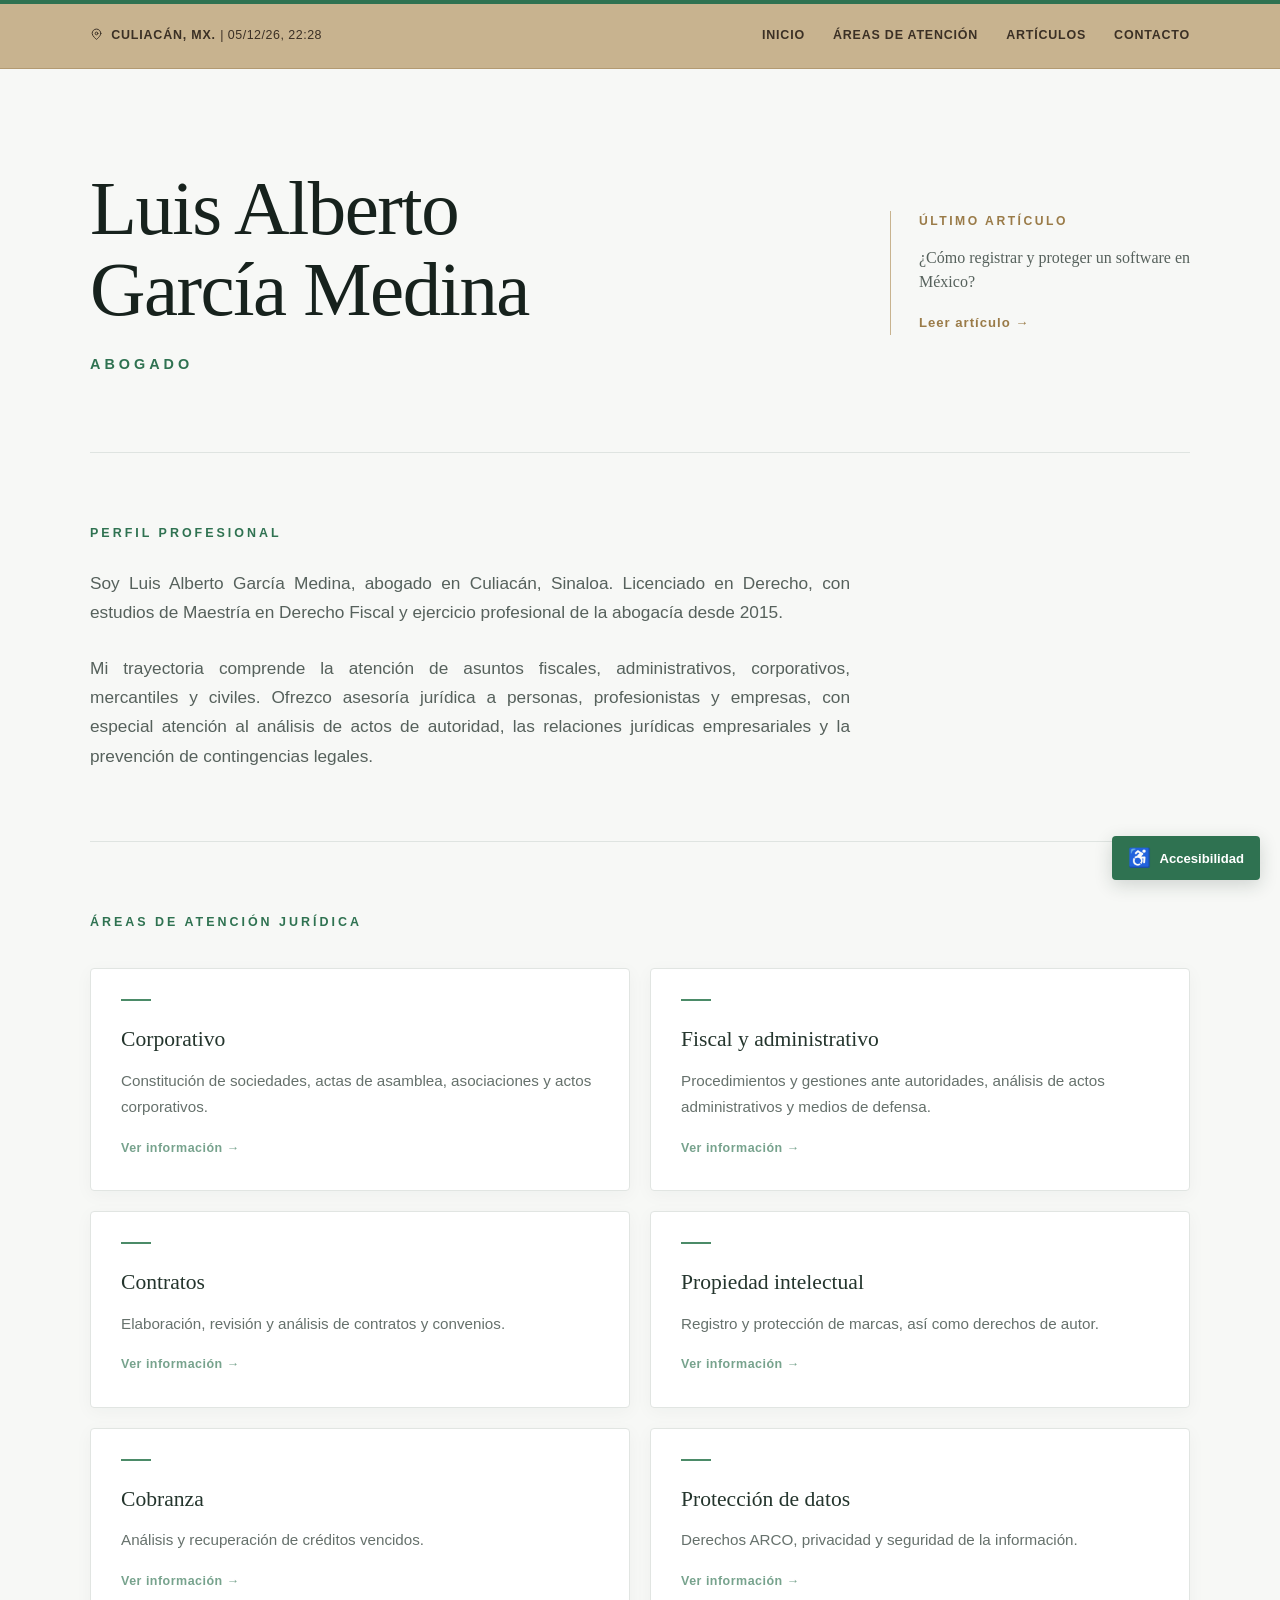
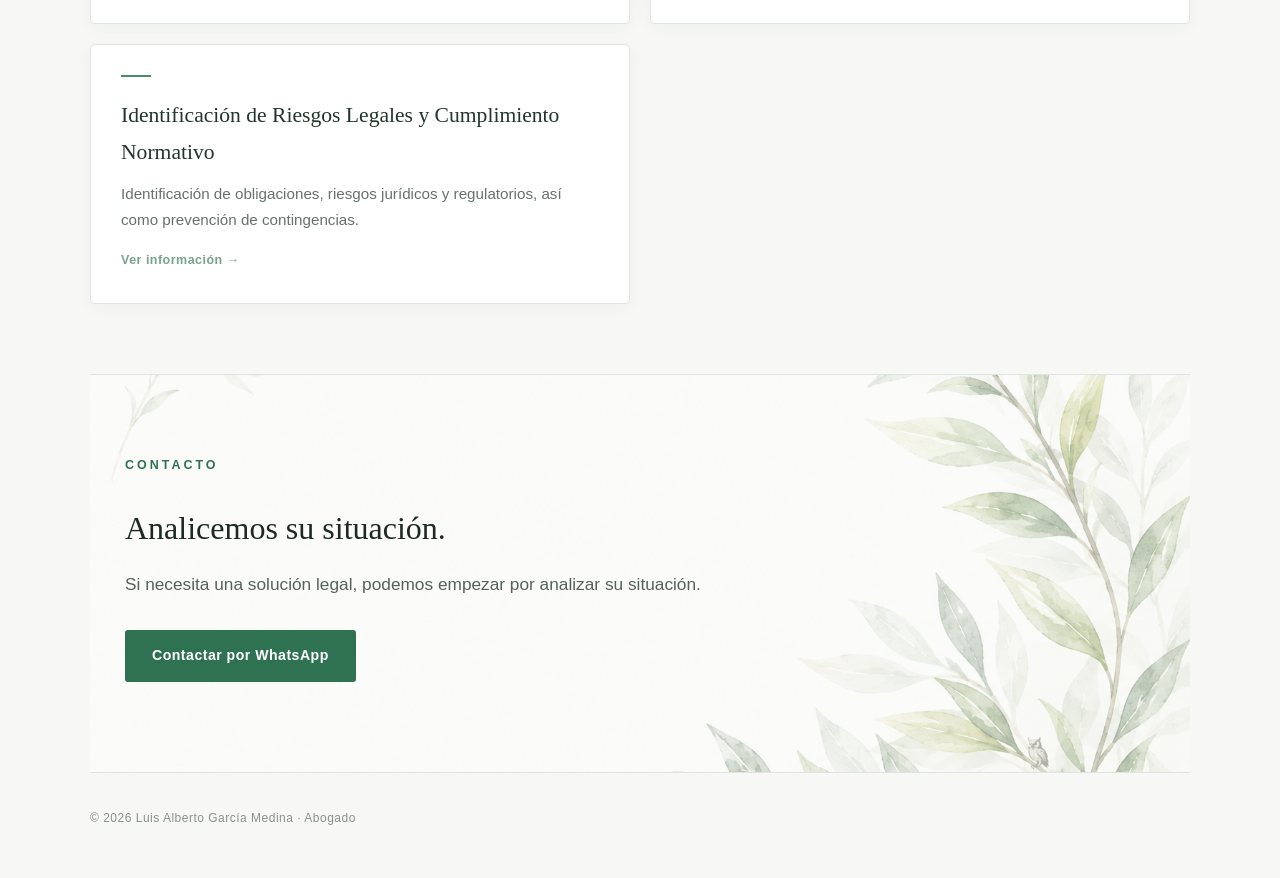
==== index.html @ 774186c4 "Update index.html" ====
<!DOCTYPE html>
<html lang="es">

<head>
    <meta charset="UTF-8">

    <meta name="viewport"
          content="width=device-width, initial-scale=1.0">

   
<meta name="description"
      content="Abogado en Culiacán, Sinaloa. Luis Alberto García Medina ofrece asesoría jurídica fiscal, corporativa, administrativa y mercantil para empresas y particulares.">

<title>Abogado en Culiacán | Luis Alberto García Medina</title>

<link rel="icon" type="image/png" href="icon.png">
    <!-- Conecta el archivo de diseño -->
    <link rel="stylesheet" href="style.css">

<script type="application/ld+json">
{
  "@context": "https://schema.org",
  "@type": "LegalService",
  "@id": "https://luisgarciaabogados.com/#servicio-juridico",
  "name": "Luis Alberto García Medina | Abogado",
  "url": "https://luisgarciaabogados.com/",
  "description": "Asesoría jurídica fiscal, corporativa, mercantil y administrativa para empresas y particulares.",
  "areaServed": {
    "@type": "City",
    "name": "Culiacán",
    "containedInPlace": {
      "@type": "State",
      "name": "Sinaloa"
    }
  },
  "knowsLanguage": "es-MX"
}
</script>

    
</head>

<body>
<nav class="navbar">
    <div class="nav-contenido">

       

<span class="nav-titulo">
    <svg xmlns="http://www.w3.org/2000/svg"
         width="13"
         height="13"
         viewBox="0 0 24 24"
         fill="none"
         stroke="currentColor"
         stroke-width="1.8"
         stroke-linecap="round"
         stroke-linejoin="round"
         aria-hidden="true"
         style="vertical-align: -2px; margin-right: 4px;">
        <path d="M20 10c0 5-8 11-8 11S4 15 4 10a8 8 0 1 1 16 0Z"/>
        <circle cx="12" cy="10" r="2.5"/>
    </svg>
    Culiacán, MX.
    <span id="fecha-hora-culiacan"></span>
</span>



        <div class="nav-enlaces">
    <a href="index.html">Inicio</a>
    <a href="#areas-atencion">Áreas de atención</a>
    <a href="articulos.html">Artículos</a>
    <a href="#contacto">Contacto</a>
</div>

    </div>
</nav>
    <!-- ACCESIBILIDAD -->
<div class="accesibilidad">

    <button class="accesibilidad-boton"
            type="button"
            aria-label="Abrir opciones de accesibilidad"
            aria-expanded="false">
        <span class="accesibilidad-icono" aria-hidden="true">♿</span>
        <span>Accesibilidad</span>
    </button>

    <div class="accesibilidad-panel"
     aria-label="Opciones de accesibilidad">

    <div class="accesibilidad-encabezado">

        <h2>Accesibilidad</h2>

        <button class="accesibilidad-cerrar"
                type="button"
                aria-label="Cerrar opciones de accesibilidad">
            ×
        </button>

    </div>

    <div class="accesibilidad-tamano">

    <button type="button"
            id="texto-reducir"
            aria-label="Reducir tamaño del texto">
        A−
    </button>

    <button type="button"
            id="texto-normal"
            aria-label="Restablecer tamaño del texto">
        A
    </button>

    <button type="button"
            id="texto-aumentar"
            aria-label="Aumentar tamaño del texto">
        A+
    </button>

</div>

        <button type="button"
        id="alto-contraste"
        aria-pressed="false">
    ◐ Alto contraste
</button>
       <button type="button"
        id="resaltar-enlaces"
        aria-pressed="false">
    🔗 Resaltar enlaces
</button>
       <button type="button"
        id="texto-legible"
        aria-pressed="false">
    ▣ Texto más legible
</button>

        <hr>

        <button type="button"
        id="leer-pagina">
    🔊 Leer página
</button>

<button type="button"
        id="pausar-lectura">
    ⏸ Pausar lectura
</button>

<button type="button"
        id="detener-lectura">
    ⏹ Detener lectura
</button>

        <hr>

       <button type="button"
        id="restablecer-accesibilidad">
    ↺ Restablecer
</button>

    </div>

</div>
<header class="header-inicio">
    <div class="identidad">
        <h1>Luis Alberto<br>García Medina</h1>
        <p>Abogado</p>
    </div>

   
<div class="ultimas-noticias">
    <span class="noticias-etiqueta">Último artículo</span>

    <p class="noticia-titulo">
        ¿Cómo registrar y proteger un software en México?
    </p>

    <a class="leer-articulo"
       href="proteccion-software.html">
        Leer artículo →
    </a>
</div>

</header>


<main class="texto-editorial">

  <!-- PERFIL PROFESIONAL -->
<section>

    <h2>Perfil profesional</h2>

    <p>
        Soy Luis Alberto García Medina, abogado en Culiacán,
        Sinaloa. Licenciado en Derecho, con estudios de
        Maestría en Derecho Fiscal y ejercicio profesional
        de la abogacía desde 2015.
    </p>

    <p>
        Mi trayectoria comprende la atención de asuntos
        fiscales, administrativos, corporativos,
        mercantiles y civiles. Ofrezco asesoría jurídica
        a personas, profesionistas y empresas,
        con especial atención al análisis de actos
        de autoridad, las relaciones jurídicas empresariales
        y la prevención de contingencias legales.
    </p>

</section>


    <!-- ÁREAS DE ATENCIÓN -->
   <section id="areas-atencion">
        <h2>Áreas de atención jurídica</h2>

        <div class="areas">

          <a href="corporativo.html" class="area area-link">
    <h3>Corporativo</h3>

    <p>
        Constitución de sociedades, actas de asamblea,
        asociaciones y actos corporativos.
    </p>

    <span class="ver-mas">
        Ver información →
    </span>
</a>

        <a href="fiscal-administrativo.html" class="area area-link">
    <h3>Fiscal y administrativo</h3>

    <p>
        Procedimientos y gestiones ante autoridades,
        análisis de actos administrativos y medios de defensa.
    </p>

    <span class="ver-mas">
        Ver información →
    </span>
</a>

           <a href="contratos.html" class="area area-link">
    <h3>Contratos</h3>

    <p>
        Elaboración, revisión y análisis de contratos
        y convenios.
    </p>

    <span class="ver-mas">
        Ver información →
    </span>
</a>

            <a href="propiedad-intelectual.html" class="area area-link">
    <h3>Propiedad intelectual</h3>

    <p>
        Registro y protección de marcas,
        así como derechos de autor.
    </p>

    <span class="ver-mas">
        Ver información →
    </span>
</a>

        <a href="cobranza.html" class="area area-link">
    <h3>Cobranza</h3>

    <p>
        Análisis y recuperación de créditos vencidos.
    </p>

    <span class="ver-mas">
        Ver información →
    </span>
</a>

          <a href="proteccion-datos.html" class="area area-link">
    <h3>Protección de datos</h3>

    <p>
        Derechos ARCO, privacidad
        y seguridad de la información.
    </p>

    <span class="ver-mas">
        Ver información →
    </span>
</a>

           <a href="cumplimiento-normativo.html" class="area area-link">
    <h3>Identificación de Riesgos Legales y Cumplimiento Normativo</h3>

    <p>
        Identificación de obligaciones, riesgos jurídicos
        y regulatorios, así como prevención de contingencias.
    </p>

    <span class="ver-mas">
        Ver información →
    </span>
</a>
        </div>

    </section>


    <!-- CONTACTO -->
   <section id="contacto">
    <h2>Contacto</h2>

        <h3>Analicemos su situación.</h3>

        <p>
            Si necesita una solución legal, podemos empezar
            por analizar su situación.
        </p>

        <!-- BOTÓN DE CONTACTO POR WHATSAPP -->
    <a class="boton"
       href="https://wa.me/526676974599?text=Hola%20Lic.%20Luis%20Garc%C3%ADa%2C%20vi%20su%20p%C3%A1gina%20web%20y%20me%20gustar%C3%ADa%20hacerle%20una%20consulta."
       target="_blank"
       rel="noopener noreferrer">
        Contactar por WhatsApp
    </a>


    </section>

</main>


<footer>
    © 2026 Luis Alberto García Medina · Abogado
</footer>
<script src="script.js"></script>
    
<script>
function actualizarFechaHora() {
    const ahora = new Date();

    const formato = new Intl.DateTimeFormat("es-MX", {
        timeZone: "America/Mazatlan",
        day: "2-digit",
        month: "2-digit",
        year: "2-digit",
        hour: "2-digit",
        minute: "2-digit",
        hourCycle: "h23"
    });

    const elemento = document.getElementById("fecha-hora-culiacan");

    if (elemento) {
        elemento.textContent = " | " + formato.format(ahora);
    }
}

actualizarFechaHora();
setInterval(actualizarFechaHora, 30000);
</script>

</body>
</html>
---- style.css ----
/* =========================================
   Luis Alberto García Medina | Abogado
   Diseño claro y profesional
   ========================================= */


/* CONFIGURACIÓN GENERAL */

* {
    margin: 0;
    padding: 0;
    box-sizing: border-box;
}

html {
    scroll-behavior: smooth;
}

body {
    background: #f7f8f6;
    color: #26312c;

    font-family: Arial, Helvetica, sans-serif;
    line-height: 1.7;

    min-height: 100vh;
}


/* LÍNEA SUPERIOR */

body::before {
    content: "";
    display: block;

    width: 100%;
    height: 4px;

    background: #2f7251;
}


/* CONTENEDORES */

header,
main,
footer {
    width: 90%;
    max-width: 1100px;
    margin-left: auto;
    margin-right: auto;
}


/* =========================================
   ENCABEZADO
   ========================================= */

header {
    padding: 100px 0 75px;

    border-bottom: 1px solid #dfe4e1;
}

header h1 {
    color: #17221d;

    font-family: Georgia, "Times New Roman", serif;
    font-size: clamp(2.5rem, 6vw, 4.8rem);

    font-weight: normal;
    line-height: 1.05;
    letter-spacing: -1.5px;

    max-width: 850px;
}

header p {
    margin-top: 22px;

    color: #2f7251;

    font-size: 0.9rem;
    font-weight: bold;

    letter-spacing: 4px;
    text-transform: uppercase;
}

/* =========================================
   ÚLTIMAS NOTICIAS EN ENCABEZADO
   ========================================= */

.header-inicio {
    display: flex;
    justify-content: space-between;
    align-items: center;
    gap: 70px;
}

.identidad {
    flex: 1;
}

.ultimas-noticias {
    width: 300px;
    padding-left: 28px;
    border-left: 1px solid #c8b38f;
}

.noticias-etiqueta {
    display: block;

    margin-bottom: 14px;

    color: #9a7b48;

    font-size: 0.76rem;
    font-weight: bold;

    letter-spacing: 2.5px;
    text-transform: uppercase;
}

.ultimas-noticias .noticia-titulo {
    margin-top: 0;

    color: #56615c;

    font-family: Georgia, "Times New Roman", serif;
    font-size: 1rem;
    font-weight: normal;

    line-height: 1.5;
    letter-spacing: 0;
    text-transform: none;
}
/* =========================================
   SECCIONES
   ========================================= */

section {
    padding: 70px 0;

    border-bottom: 1px solid #dfe4e1;
}

section h2 {
    color: #2f7251;

    font-size: 0.78rem;
    font-weight: bold;

    text-transform: uppercase;
    letter-spacing: 3px;

    margin-bottom: 25px;
}

section h3 {
    color: #1e2924;

    font-family: Georgia, "Times New Roman", serif;
    font-size: 1.35rem;

    font-weight: normal;

    margin-bottom: 10px;
}

section > p {
    color: #56615c;

    max-width: 760px;

    font-size: 1.08rem;
}


/* =========================================
   ÁREAS DE ATENCIÓN
   ========================================= */

.areas {
    display: grid;

    grid-template-columns:
        repeat(2, minmax(0, 1fr));

    gap: 20px;

    margin-top: 35px;
}

.area {
    background: #ffffff;

    padding: 30px;

    border: 1px solid #e1e5e2;

    border-radius: 4px;

    box-shadow:
        0 4px 18px rgba(30, 50, 40, 0.04);

    transition:
        transform 0.2s ease,
        box-shadow 0.2s ease,
        border-color 0.2s ease;
}

.area:hover {
    transform: translateY(-3px);

    border-color: #9bbcab;

    box-shadow:
        0 8px 25px rgba(30, 50, 40, 0.08);
}

.area h3 {
    color: #24352d;
}

.area p {
    margin-top: 10px;

    color: #66716c;

    font-size: 0.95rem;
}


/* PEQUEÑO DETALLE VISUAL */

.area::before {
    content: "";

    display: block;

    width: 30px;
    height: 2px;

    background: #4b8b68;

    margin-bottom: 20px;
}


/* =========================================
   CONTACTO
   ========================================= */

section:last-of-type {
    padding-top: 80px;
    padding-bottom: 90px;
}

section:last-of-type h3 {
    font-size: 2rem;

    margin-bottom: 15px;
}

.boton {
    display: inline-block;

    margin-top: 30px;

    padding: 14px 27px;

    background: #2f7251;

    color: #ffffff;

    text-decoration: none;

    font-size: 0.88rem;
    font-weight: bold;

    letter-spacing: 0.5px;

    border-radius: 3px;

    transition:
        background 0.2s ease,
        transform 0.2s ease;
}

.boton:hover {
    background: #245c40;

    transform: translateY(-1px);
}

/* Fondo ornamental de contacto */
#contacto {
    position: relative;

    padding-left: 35px;
    padding-right: 35px;

    overflow: hidden;
}

/* Imagen ornamental en transparencia */
#contacto::before {
    content: "";

    position: absolute;
    inset: 0;

    background-image: url("fondo-contacto.png");
    background-repeat: no-repeat;
    background-position: center;
    background-size: cover;

    opacity: 0.45;

    z-index: 0;
    pointer-events: none;
}

/* Mantiene texto y botón por encima del fondo */
#contacto > * {
    position: relative;
    z-index: 1;
}


/* =========================================
   PIE DE PÁGINA
   ========================================= */

footer {
    padding: 35px 0 50px;

    color: #89918d;

    font-size: 0.75rem;

    letter-spacing: 0.5px;
}


/* =========================================
   CELULARES
   ========================================= */

@media (max-width: 700px) {

   header {
    padding: 70px 0 50px;
}

.header-inicio {
    flex-direction: column;
    align-items: flex-start;
    gap: 35px;
}

.ultimas-noticias {
    width: 100%;
    padding-left: 0;
    padding-top: 22px;

    border-left: none;
    border-top: 1px solid #c8b38f;
}
   
    header h1 {
        font-size: 2.7rem;
    }

    section {
        padding: 50px 0;
    }

    .areas {
        grid-template-columns: 1fr;
    }

    .area {
        padding: 25px;
    }

    section:last-of-type h3 {
        font-size: 1.7rem;
    }

}

/* =========================================
   TARJETAS INTERACTIVAS
   ========================================= */

.area-link {
    display: block;

    color: inherit;
    text-decoration: none;

    cursor: pointer;
}


/* Evita el estilo típico de los enlaces */

.area-link h3,
.area-link p {
    text-decoration: none;
}


/* INDICADOR "VER INFORMACIÓN" */

.ver-mas {
    display: inline-block;

    margin-top: 18px;

    color: #2f7251;

    font-size: 0.78rem;
    font-weight: bold;

    letter-spacing: 0.5px;

    opacity: 0.65;

    transition:
        opacity 0.2s ease,
        transform 0.2s ease;
}


/* EFECTO AL PASAR EL CURSOR */

.area-link:hover {
    transform: translateY(-5px);

    border-color: #7da58f;

    box-shadow:
        0 12px 30px rgba(30, 50, 40, 0.13);

    background: #ffffff;
}


/* El indicador también reacciona */

.area-link:hover .ver-mas {
    opacity: 1;

    transform: translateX(4px);
}


/* ACCESIBILIDAD: NAVEGACIÓN CON TECLADO */

.area-link:focus-visible {
    outline: 2px solid #2f7251;
    outline-offset: 4px;
}
/* =========================================
   PÁGINAS DE ÁREAS JURÍDICAS
   ========================================= */

.servicios-detalle {
    display: grid;
    grid-template-columns: repeat(2, minmax(0, 1fr));

    gap: 20px;
    margin-top: 40px;
}

.servicios-detalle > div {
    background: #ffffff;

    padding: 28px;

    border: 1px solid #e1e5e2;
    border-radius: 4px;

    box-shadow:
        0 4px 18px rgba(30, 50, 40, 0.04);
}

.servicios-detalle h3 {
    color: #24352d;

    font-size: 1.2rem;
}

.servicios-detalle p {
    color: #66716c;

    font-size: 0.95rem;
}


/* ENLACE PARA REGRESAR */

.volver {
    color: #2f7251;

    text-decoration: none;

    font-size: 0.85rem;
    font-weight: bold;

    transition: opacity 0.2s ease;
}

.volver:hover {
    opacity: 0.65;
}


/* CELULARES */

@media (max-width: 700px) {

    .servicios-detalle {
        grid-template-columns: 1fr;
    }

}
/* =========================================
   REGRESAR AL INICIO
   ========================================= */

.regresar-inicio {
    padding: 25px 0 45px;
    text-align: right;
}
/* =========================================
   BARRA DE NAVEGACIÓN
   ========================================= */

.navbar {
    width: 100%;
    background: #c8b38f;
    border-bottom: 1px solid #b39a72;
}

.nav-contenido {
    width: 90%;
    max-width: 1100px;
    margin: 0 auto;

    min-height: 64px;

    display: flex;
    align-items: center;
    justify-content: space-between;

    gap: 30px;
}

.nav-titulo {
    color: #3b3025;
    font-family: Arial, Helvetica, sans-serif;
    font-size: 0.78rem;
    font-weight: bold;
    letter-spacing: 0.8px;
    text-transform: uppercase;
    white-space: nowrap;
}

#fecha-hora-culiacan {
    font-weight: normal;
    letter-spacing: 0.5px;
    white-space: nowrap;
}

.nav-enlaces {
    display: flex;
    align-items: center;
    gap: 28px;
}

.nav-enlaces a {
    color: #3b3025;
    text-decoration: none;

    font-size: 0.78rem;
    font-weight: bold;

    letter-spacing: 0.8px;
    text-transform: uppercase;

    transition: color 0.2s ease;
}
.nav-enlaces a:hover {
    color: #2f7251;
}


/* CELULARES */

@media (max-width: 700px) {

    .nav-contenido {
        min-height: auto;
        padding: 16px 0;

        flex-direction: column;
        align-items: flex-start;

        gap: 12px;
    }

   
.nav-enlaces {
    width: 100%;
    display: grid;
    grid-template-columns: repeat(2, minmax(0, 1fr));
    column-gap: 12px;
    row-gap: 12px;
}

.nav-enlaces a {
    font-size: 0.72rem;
    white-space: normal;
    line-height: 1.4;
}


}

/* =========================================
   PÁGINA DE ARTÍCULOS
   ========================================= */

/* Encabezado editorial */

.header-articulos {
    display: flex;
    justify-content: space-between;
    align-items: center;
    gap: 60px;

    padding-top: 90px;
    padding-bottom: 70px;

    border-bottom: 1px solid #d8ccb7;
}

.identidad-articulos {
    max-width: 850px;
}
/* Símbolos editoriales */

.simbolos-editoriales {
    position: relative;
    flex-shrink: 0;

    width: 330px;
    height: 280px;

    margin-right: 10px;
}

/* Configuración general */
/* Símbolos editoriales */

.simbolos-editoriales {
    position: relative;
    flex-shrink: 0;

    width: 330px;
    height: 280px;

    margin-right: 10px;
}

/* Configuración general */
.simbolos-editoriales img {
    position: absolute;
    display: block;
    object-fit: contain;
}

/* Caballo: figura de fondo */
.simbolo-caballo {
    width: 270px;

    right: 0;
    bottom: 15px;

    opacity: 0.30;

    z-index: 1;
}

/* Torre: figura principal */
.simbolo-torre {
    width: 155px;

    right: 130px;
    bottom: 17px;

    opacity: 0.72;

    z-index: 2;
}
.articulos-etiqueta {
    display: block;

    margin-bottom: 22px;

    color: #9a7b48;

    font-size: 0.78rem;
    font-weight: bold;

    letter-spacing: 3px;
    text-transform: uppercase;
}

.header-articulos h1 {
    max-width: 900px;

    color: #17221d;

    font-family: Georgia, "Times New Roman", serif;
    font-size: clamp(2.3rem, 5vw, 4.2rem);

    font-weight: normal;
    line-height: 1.08;
    letter-spacing: -1.2px;
}

.header-articulos .articulos-introduccion {
    max-width: 650px;

    margin-top: 28px;

    color: #62615b;

    font-family: Arial, Helvetica, sans-serif;
    font-size: 1rem;
    font-weight: normal;

    line-height: 1.7;
    letter-spacing: 0;
    text-transform: none;
}


/* Sección de publicaciones */

.seccion-articulos {
    padding-top: 70px;
    padding-bottom: 80px;
}

.lista-articulos {
    margin-top: 35px;
}

.tarjeta-articulo {
    max-width: 800px;

    padding: 32px 35px;

    background: #ffffff;

    border: 1px solid #e2ddd4;
    border-left: 3px solid #9a7b48;

    border-radius: 3px;

    box-shadow:
        0 4px 18px rgba(30, 50, 40, 0.04);

    transition:
        transform 0.2s ease,
        box-shadow 0.2s ease;
}

.tarjeta-articulo:hover {
    transform: translateY(-2px);

    box-shadow:
        0 8px 25px rgba(30, 50, 40, 0.08);
}

.articulo-categoria {
    display: block;

    margin-bottom: 14px;

    color: #9a7b48;

    font-size: 0.72rem;
    font-weight: bold;

    letter-spacing: 2px;
    text-transform: uppercase;
}

.tarjeta-articulo h3 {
    margin-bottom: 14px;

    color: #24352d;

    font-family: Georgia, "Times New Roman", serif;
    font-size: 1.45rem;

    font-weight: normal;
}

.tarjeta-articulo p {
    max-width: 680px;

    color: #66716c;

    font-size: 0.95rem;
    line-height: 1.7;
}

.leer-articulo {
    display: inline-block;
    margin-top: 18px;

    color: #9a7b48;
    font-size: 0.82rem;
    font-weight: bold;
    letter-spacing: 1px;
    text-decoration: none;

    transition: transform 0.2s ease, color 0.2s ease;
}

.leer-articulo:hover {
    color: #24352d;
    transform: translateX(4px);
}

/* =========================================
   ARTÍCULO INDIVIDUAL
   ========================================= */

.pagina-articulo {
    max-width: 1100px;
    margin: 0 auto;
    padding: 80px 35px 90px;
   overflow: hidden;
}

.articulo-completo {
    max-width: 780px;
}

.articulo-completo h1 {
    margin-top: 18px;
    margin-bottom: 28px;

    color: #17221d;
    font-family: Georgia, "Times New Roman", serif;
    font-size: clamp(2.4rem, 5vw, 4rem);
    font-weight: normal;
    line-height: 1.1;
    letter-spacing: -1px;
}

.articulo-entrada {
    margin-bottom: 45px;

    color: #62615b;
    font-family: Georgia, "Times New Roman", serif;
    font-size: 1.2rem;
    line-height: 1.7;
}

.contenido-articulo {
    color: #3f4944;
    font-size: 1rem;
    line-height: 1.85;

    text-align: justify;
    hyphens: auto;
    overflow-wrap: break-word;
}
/* =========================================
   PRESENTACIÓN DEL CONTENIDO DEL ARTÍCULO
   ========================================= */

/* Separación entre párrafos */
.contenido-articulo p {
    margin-bottom: 22px;
}

/* Títulos principales del artículo */
.contenido-articulo h2 {
    margin-top: 45px;
    margin-bottom: 18px;

    color: #24352d;
    font-family: Georgia, "Times New Roman", serif;
    font-size: 1.65rem;
    font-weight: normal;
    line-height: 1.3;
}

/* Subtítulos */
.contenido-articulo h3 {
    margin-top: 30px;
    margin-bottom: 12px;

    color: #2f7251;
    font-family: Georgia, "Times New Roman", serif;
    font-size: 1.2rem;
    font-weight: normal;
}

/* Fecha y tiempo estimado de lectura */
.contenido-articulo .articulo-fecha {
    margin-bottom: 35px;

    color: #9a7b48;
    font-size: 0.82rem;
    letter-spacing: 0.3px;
}

/* Firma del autor */
.contenido-articulo p:last-child {
    margin-top: 45px;
    padding-top: 20px;

    border-top: 1px solid #d8ccb7;

    color: #62615b;
    font-size: 0.9rem;
}
.pagina-articulo .regresar-inicio {
    max-width: 780px;
    margin-top: 65px;
}
/* MARCA DE AGUA EN ARTÍCULOS */

.articulo-completo {
    position: relative;
    isolation: isolate;
}

.marca-agua {
    position: absolute;

    top: 220px;
    left: 48%;

    width: 600px;
    height: 780px;

    background-repeat: no-repeat;
    background-position: center;
    background-size: contain;

    opacity: 0.05;

    pointer-events: none;
    z-index: 0;
}

.marca-agua.torre {
    background-image: url("torre.png");
    opacity: 0.05;
    background-color: transparent;
    border: none;
}

/* Marca de agua del artículo sobre domicilio fiscal */

.marca-agua.caballo {
    background-image: url("caballo.png");
    width: 810px;
    height: 1053px;
    left: 42%;
    opacity: 0.05;
}

.articulo-completo > :not(.marca-agua) {
    position: relative;
    z-index: 1;
}

/* Adaptación para celular */

@media (max-width: 700px) {

    .header-articulos {
        padding-top: 65px;
        padding-bottom: 50px;

        flex-direction: column;
        align-items: flex-start;
        gap: 35px;
    }

    .header-articulos h1 {
        font-size: 2.35rem;
    }

    .seccion-articulos {
        padding-top: 50px;
        padding-bottom: 60px;
    }

    .tarjeta-articulo {
        padding: 26px 24px;
    }

 
.simbolos-editoriales {
    width: 260px;
    height: 210px;

    align-self: flex-end;
    margin-right: 0;
}

.simbolo-torre {
    width: 125px;

    right: 115px;
    bottom: 5px;

    opacity: 0.72;
}

.simbolo-caballo {
    width: 205px;

    right: 0;
    bottom: 8px;

    opacity: 0.30;
}



}
/* =========================================
   ACCESIBILIDAD
   ========================================= */

.accesibilidad {
    position: fixed;
    right: 20px;
    bottom: 20px;
    z-index: 1000;
}

.accesibilidad-boton {
    display: flex;
    align-items: center;
    gap: 8px;

    padding: 11px 16px;

    background: #2f7251;
    color: #ffffff;

    border: none;
    border-radius: 4px;

    font-family: Arial, Helvetica, sans-serif;
    font-size: 0.82rem;
    font-weight: bold;

    cursor: pointer;

    box-shadow: 0 5px 18px rgba(30, 50, 40, 0.18);

    transition:
        background 0.2s ease,
        transform 0.2s ease;
}

.accesibilidad-boton:hover {
    background: #245c40;
    transform: translateY(-2px);
}

.accesibilidad-icono {
    font-size: 1.15rem;
}

.accesibilidad-panel {
    display: none;

    position: absolute;
    right: 0;
    bottom: 55px;

    width: 260px;
    padding: 22px;

    background: #f7f8f6;

    border: 1px solid #b39a72;
    border-radius: 4px;

    box-shadow: 0 8px 30px rgba(30, 50, 40, 0.18);
}

.accesibilidad-panel.activo {
    display: block;
}
/* ENCABEZADO DEL PANEL */

.accesibilidad-encabezado {
    display: flex;
    align-items: center;
    justify-content: space-between;
    gap: 15px;
    margin-bottom: 14px;
}

.accesibilidad-encabezado h2 {
    margin-bottom: 0;
}

.accesibilidad-cerrar {
    width: auto !important;
    margin: 0 !important;
    padding: 3px 8px !important;

    background: transparent !important;
    border: none !important;

    color: #3b3025 !important;

    font-size: 1.4rem !important;
    line-height: 1;

    cursor: pointer;
}

.accesibilidad-cerrar:hover {
    color: #2f7251 !important;
}
.accesibilidad-panel h2 {
    margin-bottom: 18px;

    color: #3b3025;

    font-size: 0.85rem;
    letter-spacing: 1px;
    text-transform: uppercase;
}

.accesibilidad-panel button {
    width: 100%;

    margin: 4px 0;
    padding: 10px;

    background: #ffffff;
    color: #3b3025;

    border: 1px solid #d8d2c7;
    border-radius: 3px;

    font-family: Arial, Helvetica, sans-serif;
    font-size: 0.82rem;

    text-align: left;
    cursor: pointer;
}

.accesibilidad-panel button:hover {
    border-color: #2f7251;
    color: #2f7251;
}

.accesibilidad-tamano {
    display: flex;
    gap: 6px;
    margin-bottom: 8px;
}

.accesibilidad-tamano button {
    text-align: center;
}

.accesibilidad-panel hr {
    margin: 12px 0;

    border: none;
    border-top: 1px solid #dfe4e1;
}


/* CELULARES */

@media (max-width: 700px) {

    .accesibilidad {
        right: 12px;
        bottom: 12px;
    }

    .accesibilidad-boton {
        padding: 10px 13px;
    }

    .accesibilidad-panel {
        width: 250px;
    }
}

/* =========================================
   MODO ALTO CONTRASTE
   ========================================= */

body.alto-contraste {
    background: #000000;
    color: #ffffff;
}

body.alto-contraste::before {
    background: #ffff00;
}

body.alto-contraste header,
body.alto-contraste main,
body.alto-contraste footer {
    color: #ffffff;
}

body.alto-contraste header {
    border-bottom-color: #ffffff;
}

body.alto-contraste header h1,
body.alto-contraste header p,
body.alto-contraste section h2,
body.alto-contraste section h3,
body.alto-contraste section p {
    color: #ffffff;
}

body.alto-contraste section {
    border-bottom-color: #ffffff;
}


/* BARRA DE NAVEGACIÓN */

body.alto-contraste .navbar {
    background: #000000;
    border-bottom-color: #ffffff;
}

body.alto-contraste .nav-titulo,
body.alto-contraste .nav-enlaces a {
    color: #ffff00;
}


/* TARJETAS */

body.alto-contraste .area,
body.alto-contraste .servicios-detalle > div {
    background: #000000;
    border-color: #ffffff;
    box-shadow: none;
}

body.alto-contraste .area h3,
body.alto-contraste .area p,
body.alto-contraste .servicios-detalle h3,
body.alto-contraste .servicios-detalle p {
    color: #ffffff;
}

body.alto-contraste .area::before {
    background: #ffff00;
}

body.alto-contraste .ver-mas,
body.alto-contraste .volver {
    color: #ffff00;
}


/* BOTÓN DE WHATSAPP */

body.alto-contraste .boton {
    background: #ffff00;
    color: #000000;
}


/* PANEL DE ACCESIBILIDAD */

body.alto-contraste .accesibilidad-boton {
    background: #ffff00;
    color: #000000;
}

body.alto-contraste .accesibilidad-panel {
    background: #000000;
    border-color: #ffffff;
}

body.alto-contraste .accesibilidad-panel h2 {
    color: #ffffff;
}

body.alto-contraste .accesibilidad-panel button {
    background: #000000;
    color: #ffffff;
    border-color: #ffffff;
}

body.alto-contraste .accesibilidad-panel button:hover {
    background: #ffff00;
    color: #000000;
}

body.alto-contraste .accesibilidad-cerrar {
    color: #ffffff !important;
}

/* =========================================
   RESALTAR ENLACES
   ========================================= */

body.enlaces-resaltados a:not(.accesibilidad-boton) {
    text-decoration: underline !important;
    text-decoration-thickness: 2px !important;
    text-underline-offset: 3px;
    font-weight: bold;
}

body.enlaces-resaltados .area-link {
    border: 2px solid #2f7251;
}

body.enlaces-resaltados .boton {
    text-decoration: underline !important;
}

/* =========================================
   TEXTO MÁS LEGIBLE
   ========================================= */

body.texto-legible {
    line-height: 1.9;
}

body.texto-legible p,
body.texto-legible h1,
body.texto-legible h2,
body.texto-legible h3,
body.texto-legible a,
body.texto-legible button {
    letter-spacing: 0.06em;
    word-spacing: 0.12em;
}

body.texto-legible p {
    line-height: 1.9;
}

/* MARCAS DE AGUA EN ARTÍCULOS - VERSIÓN MÓVIL */

@media (max-width: 768px) {

    .articulo-completo .marca-agua {
        top: 430px;
        left: 48%;
        width: 85%;
        height: 600px;
        background-position: center;
        background-size: contain;
        opacity: 0.05;
    }

    .articulo-completo .marca-agua.caballo {
        top: 470px;
        left: 35%;
        width: 115%;
        height: 810px;
        opacity: 0.05;
    }

}

/* JUSTIFICACIÓN EDITORIAL DE PÁRRAFOS */

@media (min-width: 769px) {

    .texto-editorial section > p {
        text-align: justify;
        hyphens: auto;
    }

}

/* LECTURA EN PANTALLAS PEQUEÑAS */

@media (max-width: 768px) {

    .texto-editorial section > p {
        text-align: left;
        hyphens: none;
    }

}

/* SEPARACIÓN ENTRE PÁRRAFOS DEL PERFIL PROFESIONAL */

.texto-editorial section > p + p {
    margin-top: 1.5em;
}
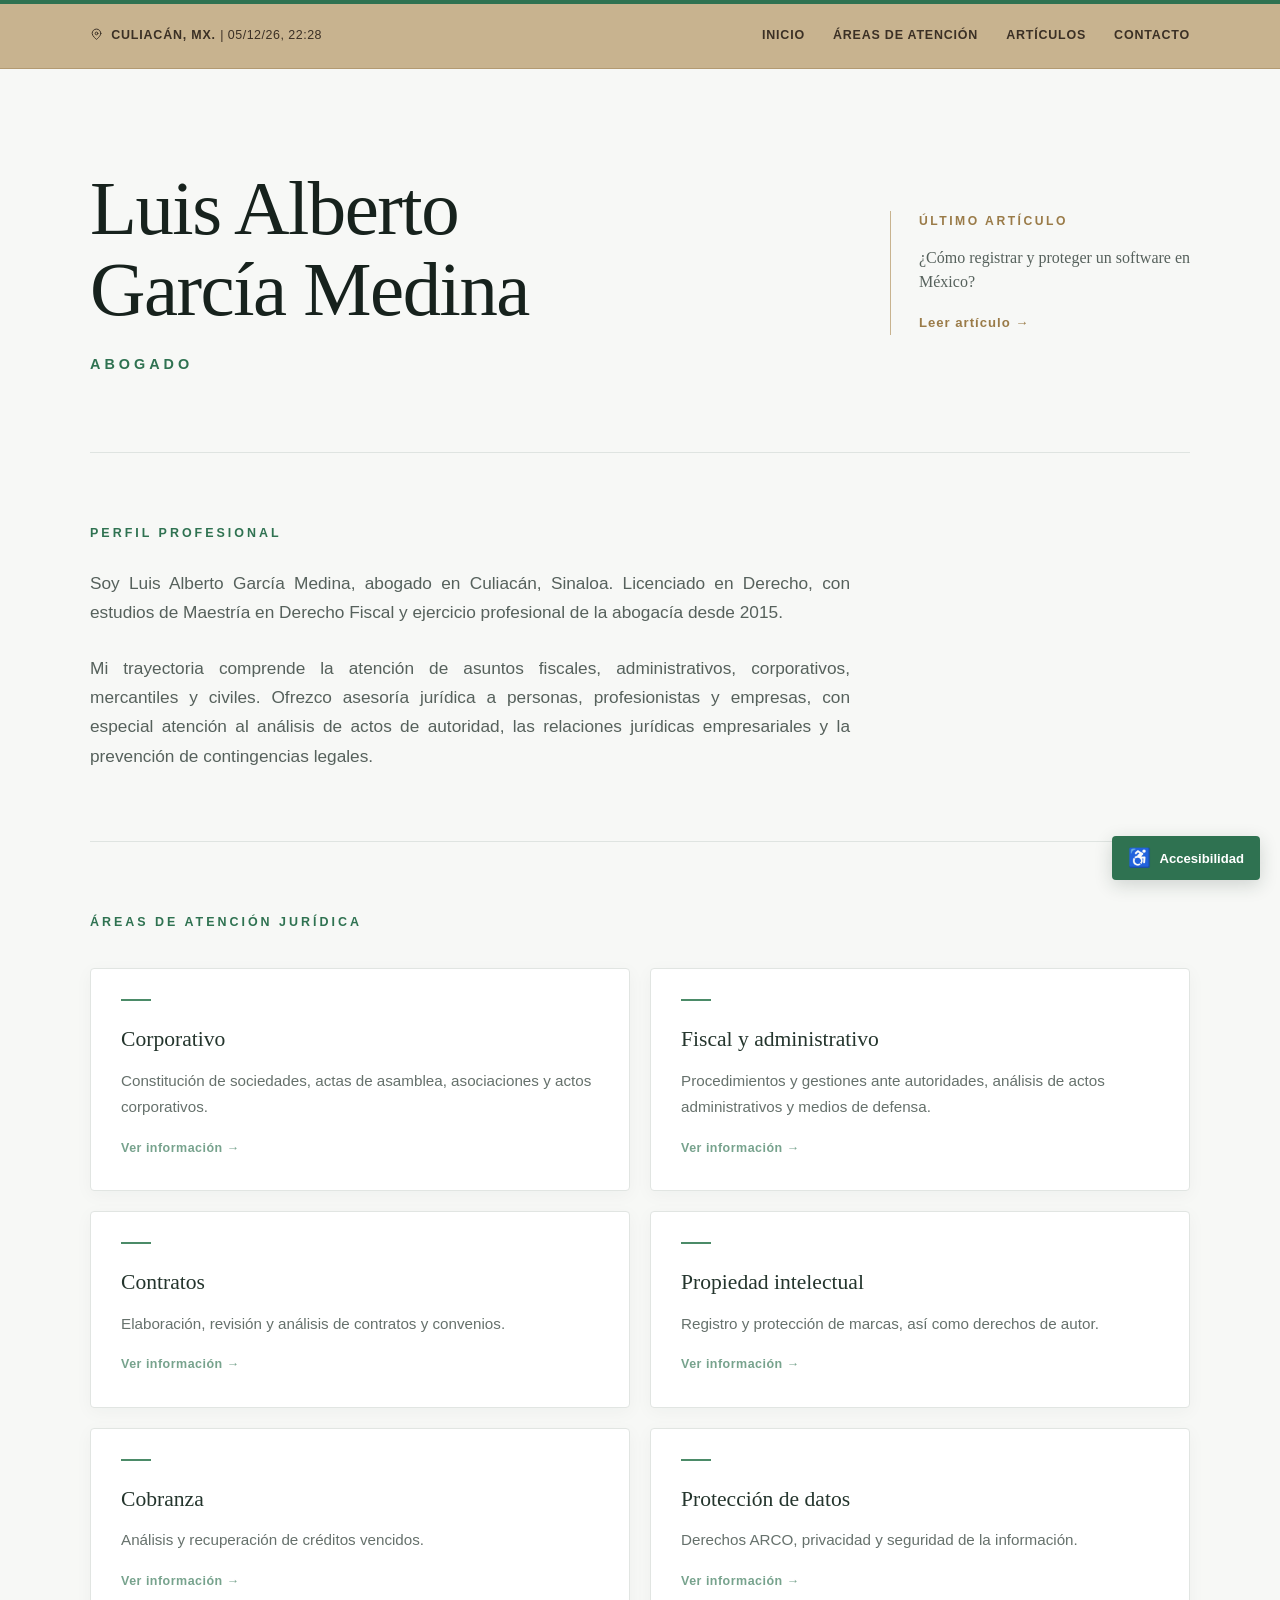
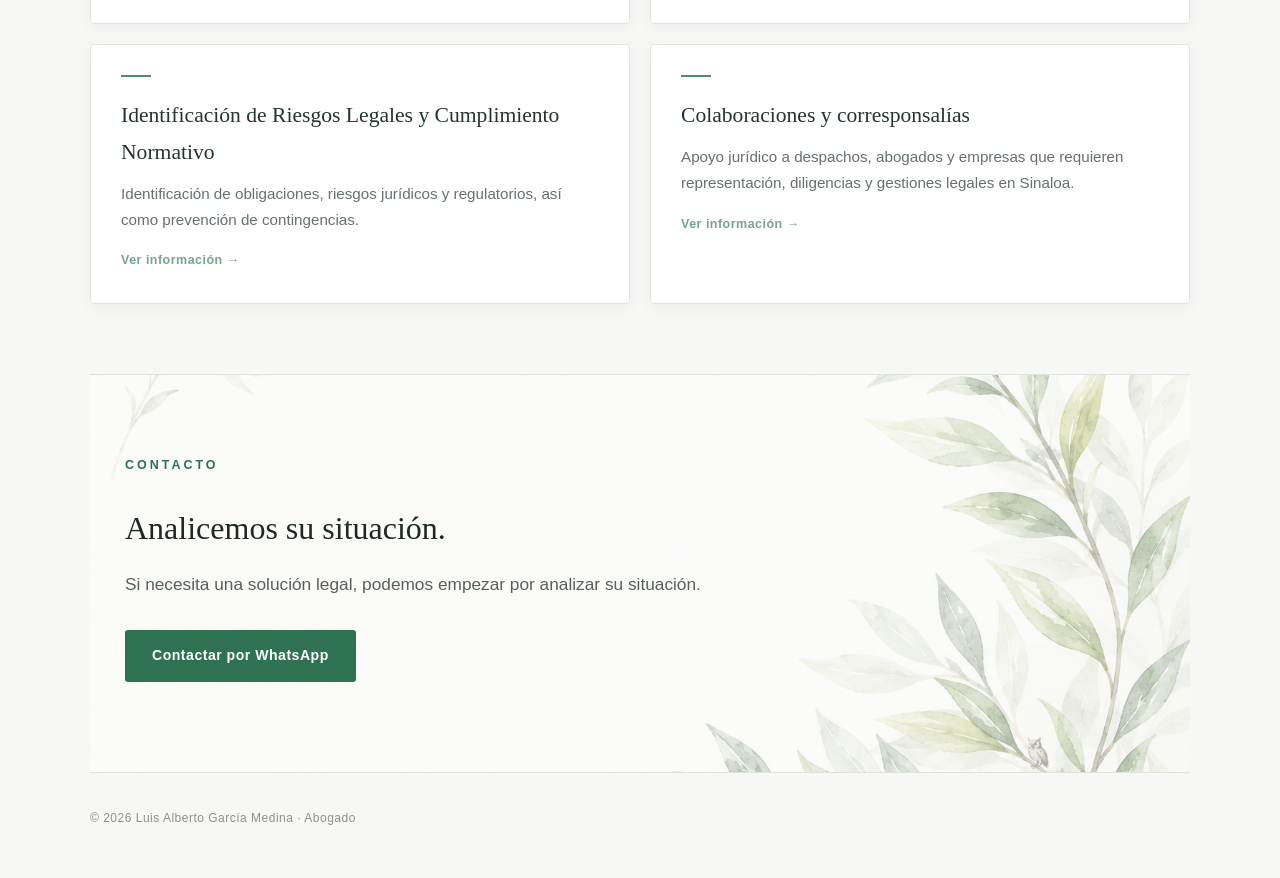
==== commit 655513bc: "Update index.html" ====
--- a/index.html
+++ b/index.html
@@ -312,6 +312,22 @@
         Ver información →
     </span>
 </a>
+
+<a href="colaboraciones-corresponsalias.html" class="area area-link">
+    <h3>Colaboraciones y corresponsalías</h3>
+
+    <p>
+        Apoyo jurídico a despachos, abogados y empresas
+        que requieren representación, diligencias
+        y gestiones legales en Sinaloa.
+    </p>
+
+    <span class="ver-mas">
+        Ver información →
+    </span>
+</a>
+
+            
         </div>
 
     </section>
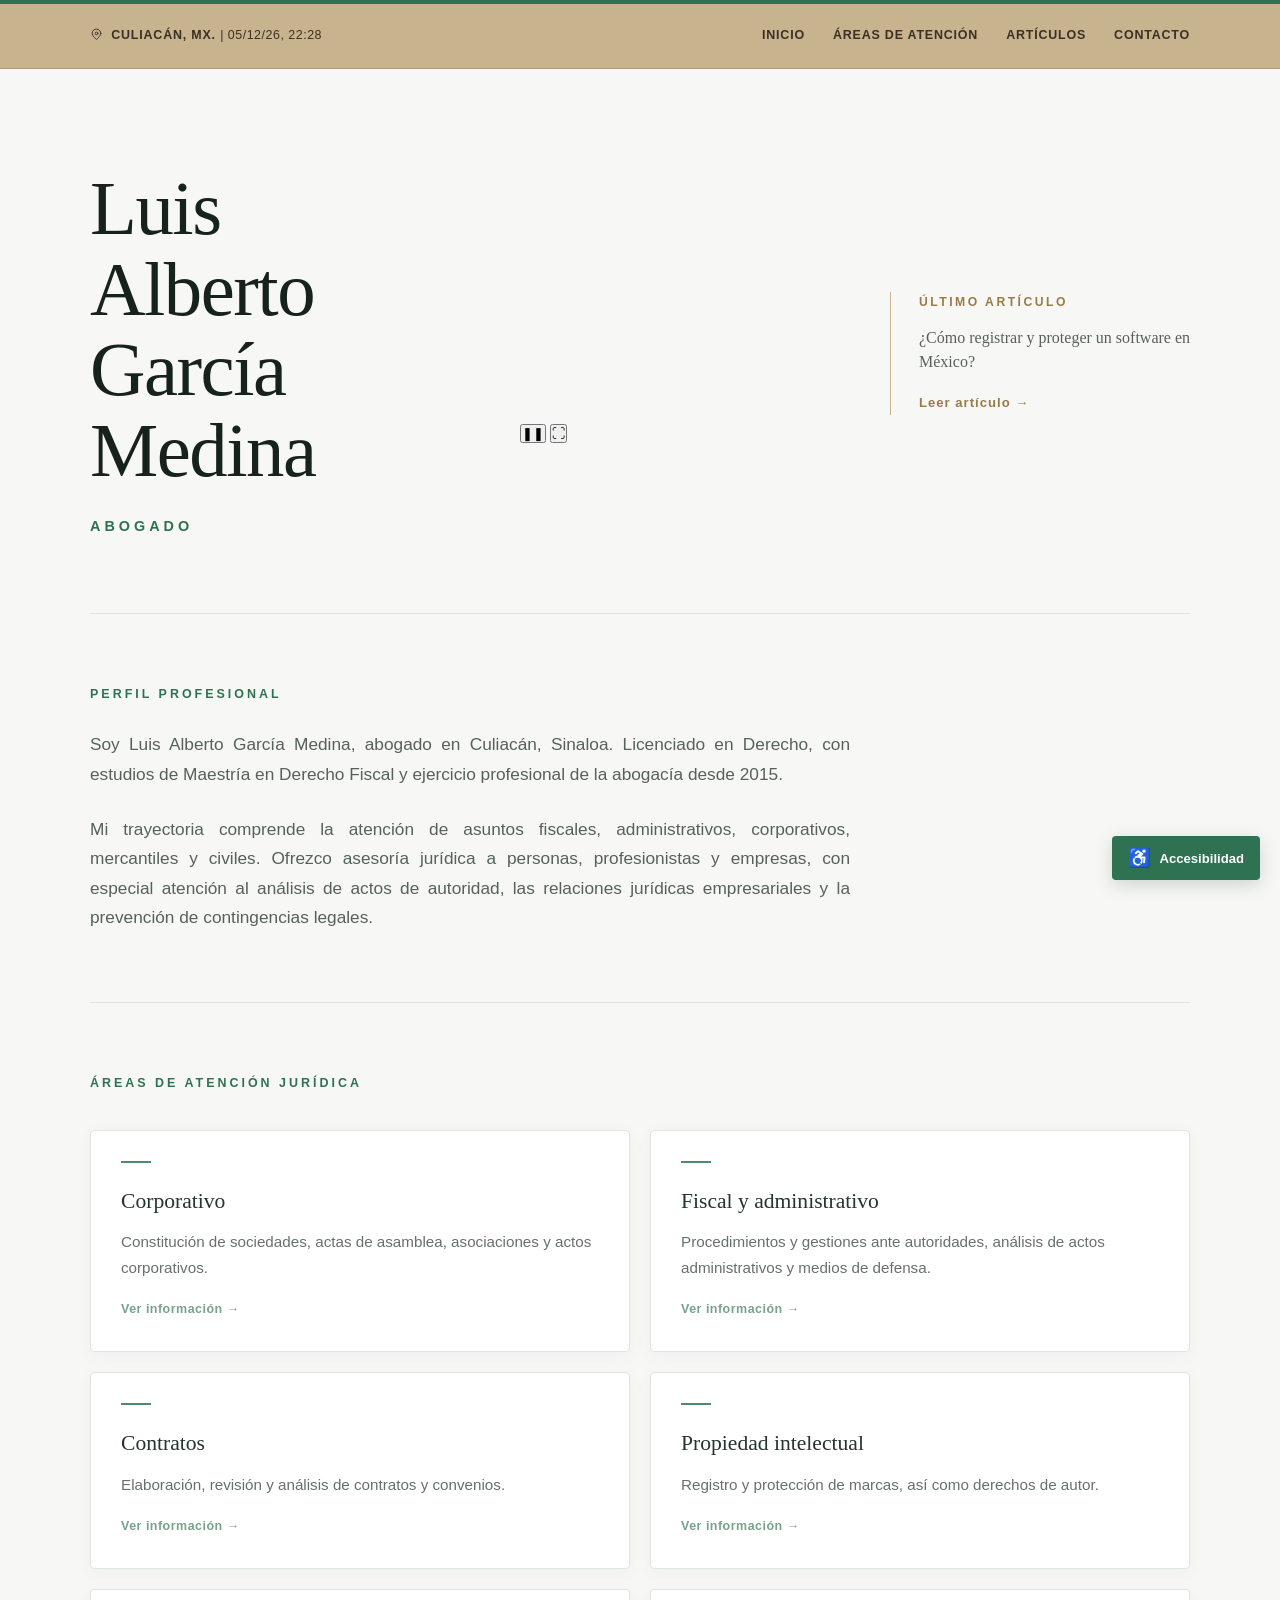
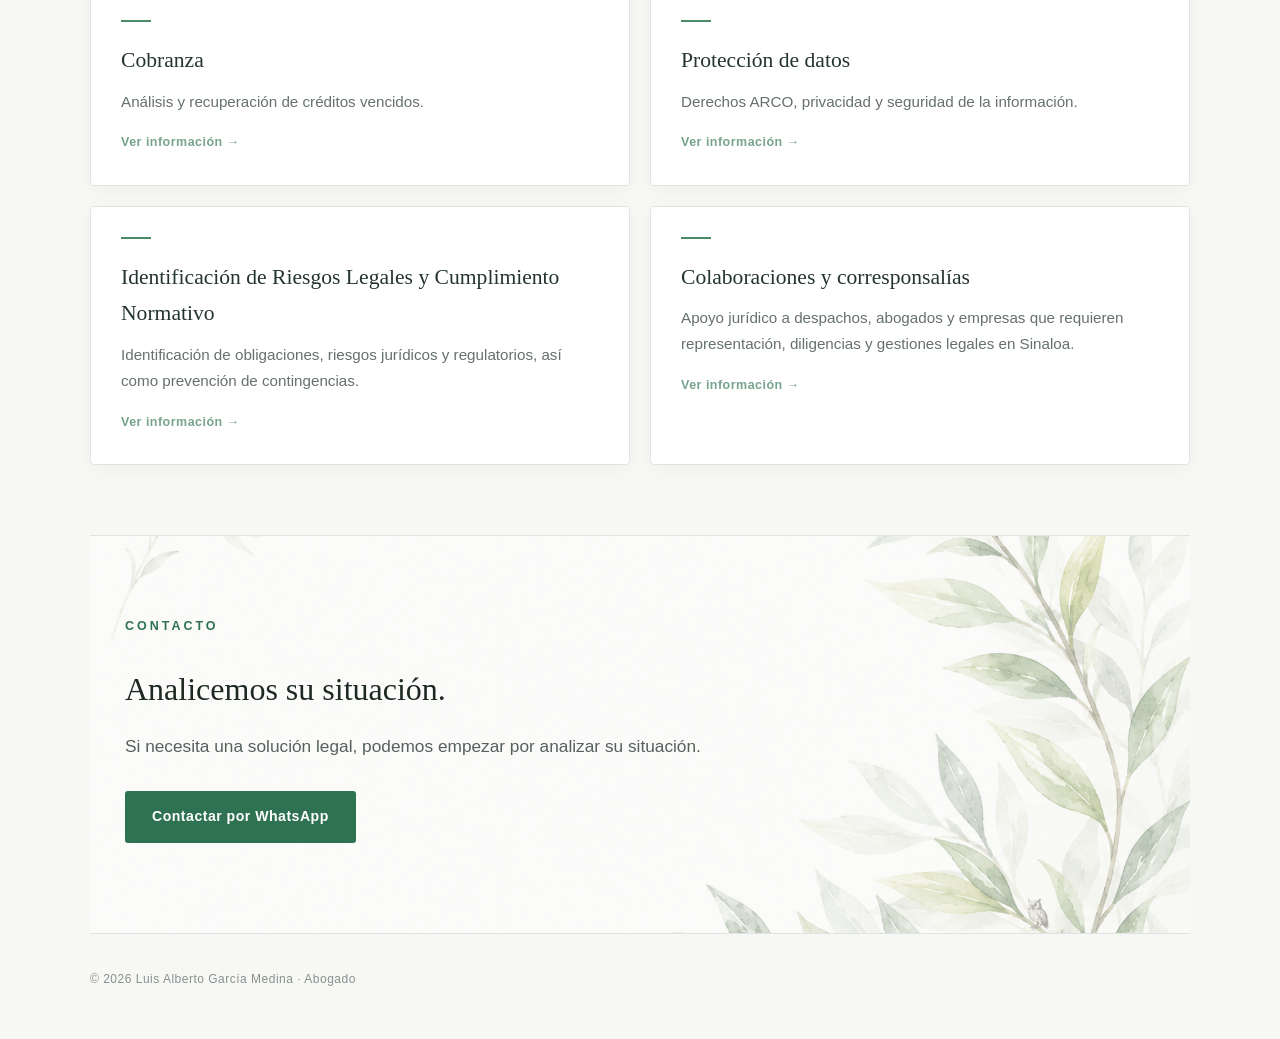
==== commit 6a546a91: "Update index.html" ====
--- a/index.html
+++ b/index.html
@@ -173,6 +173,43 @@
         <p>Abogado</p>
     </div>
 
+    
+<div class="video-institucional">
+
+    <video
+        id="video-inicio"
+        autoplay
+        muted
+        loop
+        playsinline
+        preload="metadata"
+        aria-label="Video institucional de servicios jurídicos">
+
+        <source src="video-institucional.mp4" type="video/mp4">
+
+        Su navegador no admite la reproducción de video.
+    </video>
+
+    <div class="video-controles">
+
+        <button
+            type="button"
+            id="video-pausar"
+            aria-label="Pausar video">
+            ❚❚
+        </button>
+
+        <button
+            type="button"
+            id="video-ampliar"
+            aria-label="Ampliar video">
+            ⛶
+        </button>
+
+    </div>
+
+</div>
+
    
 <div class="ultimas-noticias">
     <span class="noticias-etiqueta">Último artículo</span>
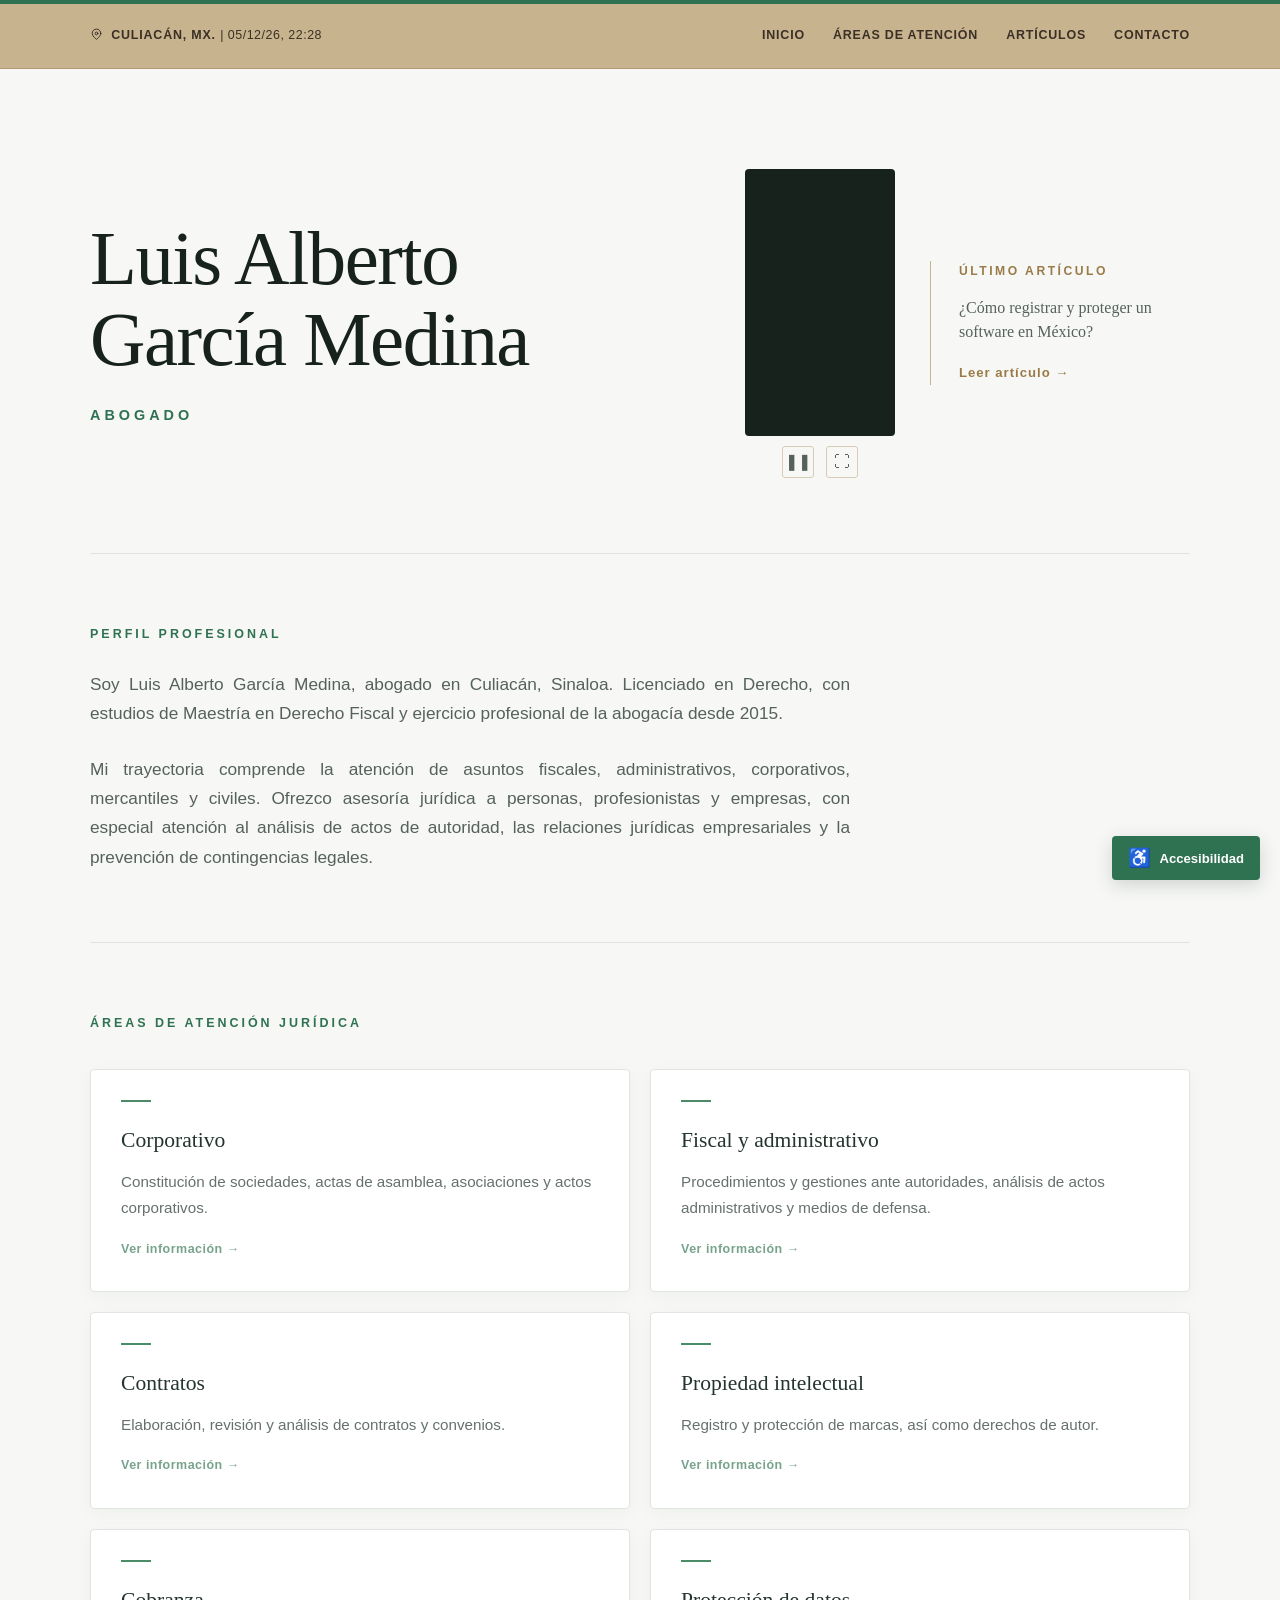
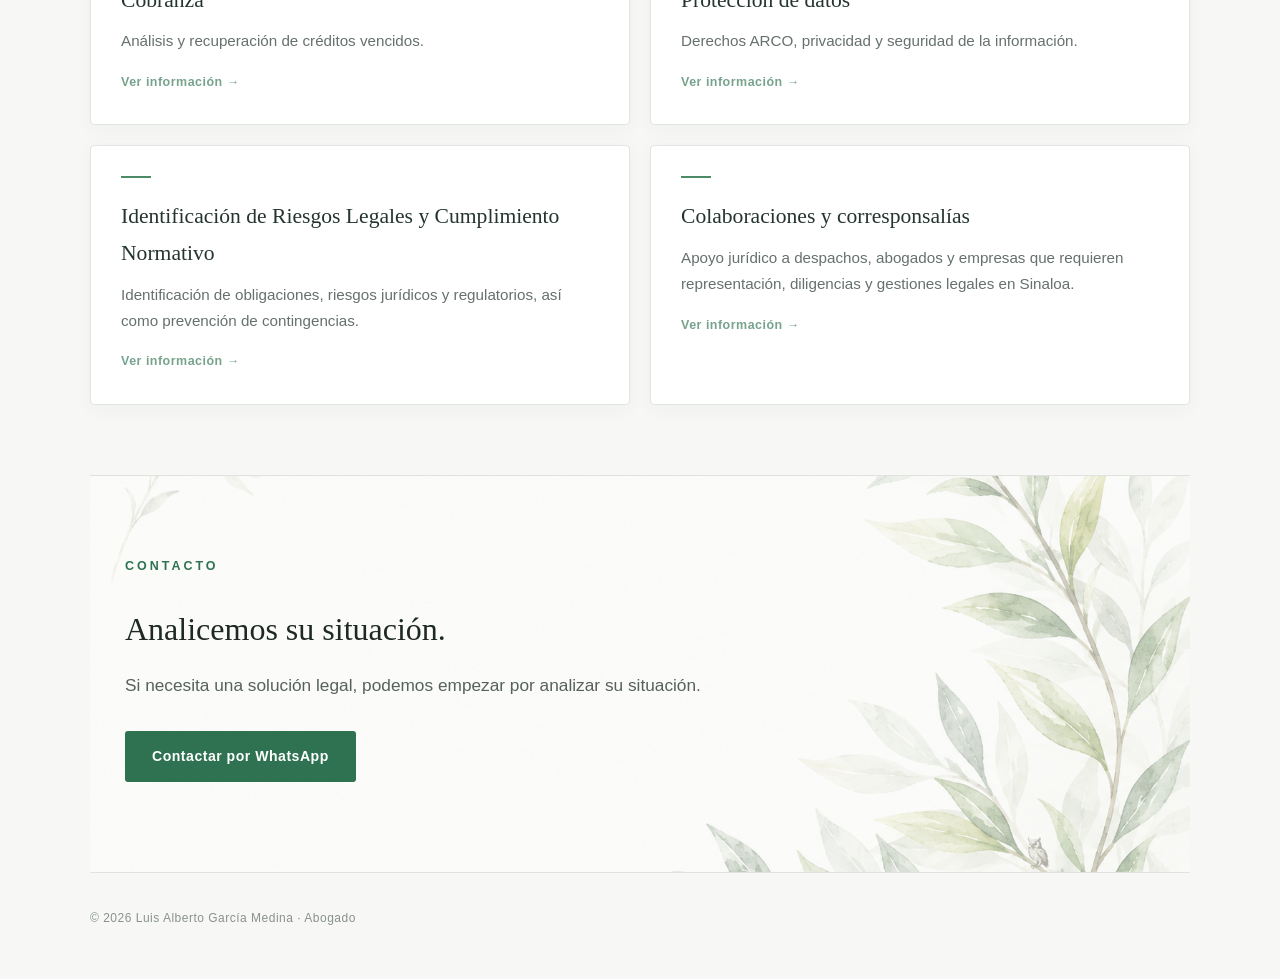
==== commit 50a306ab: "Update index.html" ====
--- a/index.html
+++ b/index.html
@@ -399,6 +399,54 @@
     © 2026 Luis Alberto García Medina · Abogado
 </footer>
 <script src="script.js"></script>
+
+    
+<script>
+document.addEventListener("DOMContentLoaded", function () {
+
+    const video = document.getElementById("video-inicio");
+    const botonPausar = document.getElementById("video-pausar");
+    const botonAmpliar = document.getElementById("video-ampliar");
+
+    if (!video || !botonPausar || !botonAmpliar) {
+        return;
+    }
+
+    botonPausar.addEventListener("click", function () {
+
+        if (video.paused) {
+            video.play();
+        } else {
+            video.pause();
+        }
+
+    });
+
+    video.addEventListener("play", function () {
+        botonPausar.textContent = "❚❚";
+        botonPausar.setAttribute("aria-label", "Pausar video");
+    });
+
+    video.addEventListener("pause", function () {
+        botonPausar.textContent = "▶";
+        botonPausar.setAttribute("aria-label", "Reproducir video");
+    });
+
+    botonAmpliar.addEventListener("click", function () {
+
+        if (document.fullscreenElement) {
+            document.exitFullscreen();
+        } else if (video.requestFullscreen) {
+            video.requestFullscreen();
+        } else if (video.webkitEnterFullscreen) {
+            video.webkitEnterFullscreen();
+        }
+
+    });
+
+});
+</script>
+
     
 <script>
 function actualizarFechaHora() {
--- a/style.css
+++ b/style.css
@@ -91,22 +91,71 @@
    ÚLTIMAS NOTICIAS EN ENCABEZADO
    ========================================= */
 
+
 .header-inicio {
     display: flex;
     justify-content: space-between;
     align-items: center;
-    gap: 70px;
+    gap: 35px;
 }
 
 .identidad {
     flex: 1;
+    min-width: 0;
 }
 
 .ultimas-noticias {
-    width: 300px;
+    width: 260px;
+    flex-shrink: 0;
     padding-left: 28px;
     border-left: 1px solid #c8b38f;
 }
+
+/* VIDEO INSTITUCIONAL */
+
+.video-institucional {
+    width: 150px;
+    flex-shrink: 0;
+    position: relative;
+}
+
+.video-institucional video {
+    display: block;
+    width: 100%;
+    aspect-ratio: 9 / 16;
+    object-fit: cover;
+    border-radius: 4px;
+    background: #17221d;
+}
+
+.video-controles {
+    display: flex;
+    justify-content: center;
+    gap: 12px;
+    margin-top: 10px;
+}
+
+.video-controles button {
+    width: 32px;
+    height: 32px;
+    border: 1px solid #d8ccb7;
+    border-radius: 3px;
+    background: transparent;
+    color: #56615c;
+    font-size: 1rem;
+    cursor: pointer;
+}
+
+.video-controles button:hover {
+    color: #2f7251;
+    border-color: #2f7251;
+}
+
+.video-institucional video:fullscreen {
+    object-fit: contain;
+    background: #000000;
+}
+
 
 .noticias-etiqueta {
     display: block;
@@ -368,6 +417,17 @@
     border-left: none;
     border-top: 1px solid #c8b38f;
 }
+
+   
+.video-institucional {
+    width: 135px;
+    align-self: center;
+}
+
+.video-controles {
+    margin-top: 8px;
+}
+
    
     header h1 {
         font-size: 2.7rem;
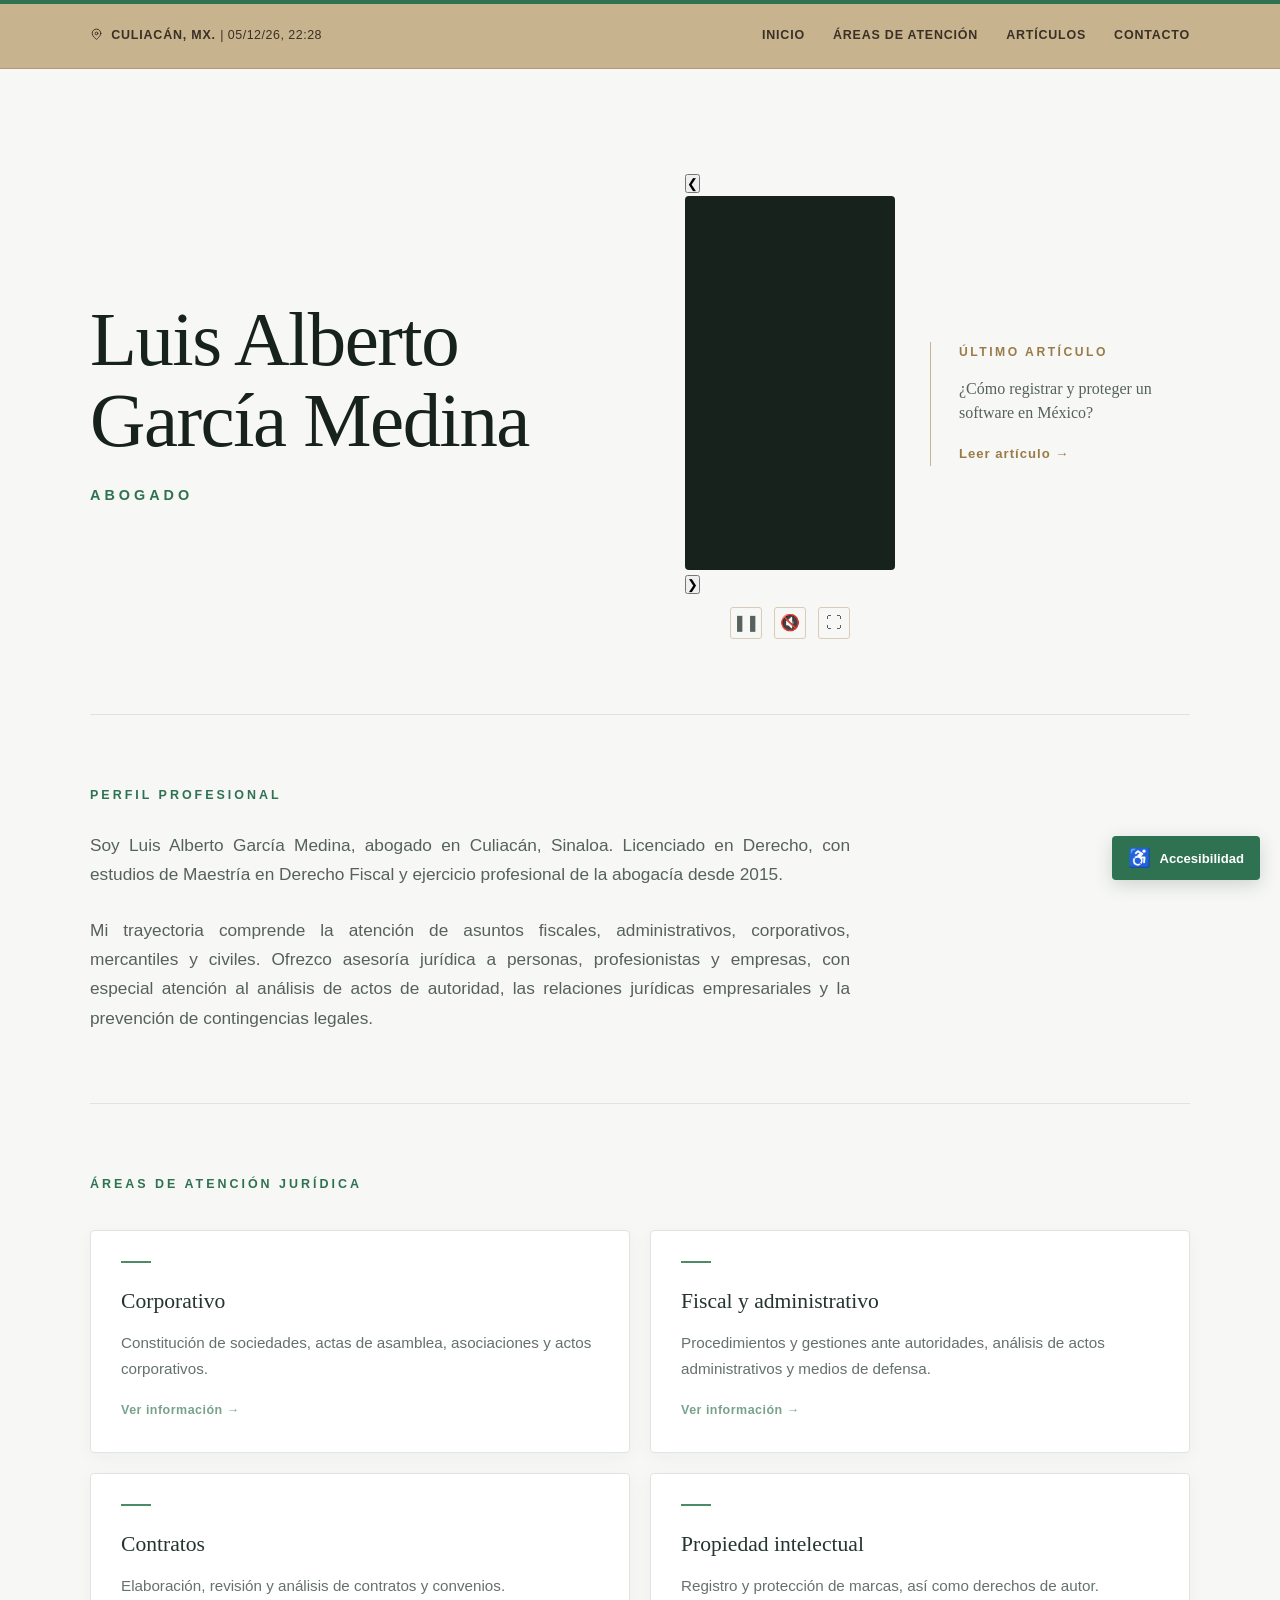
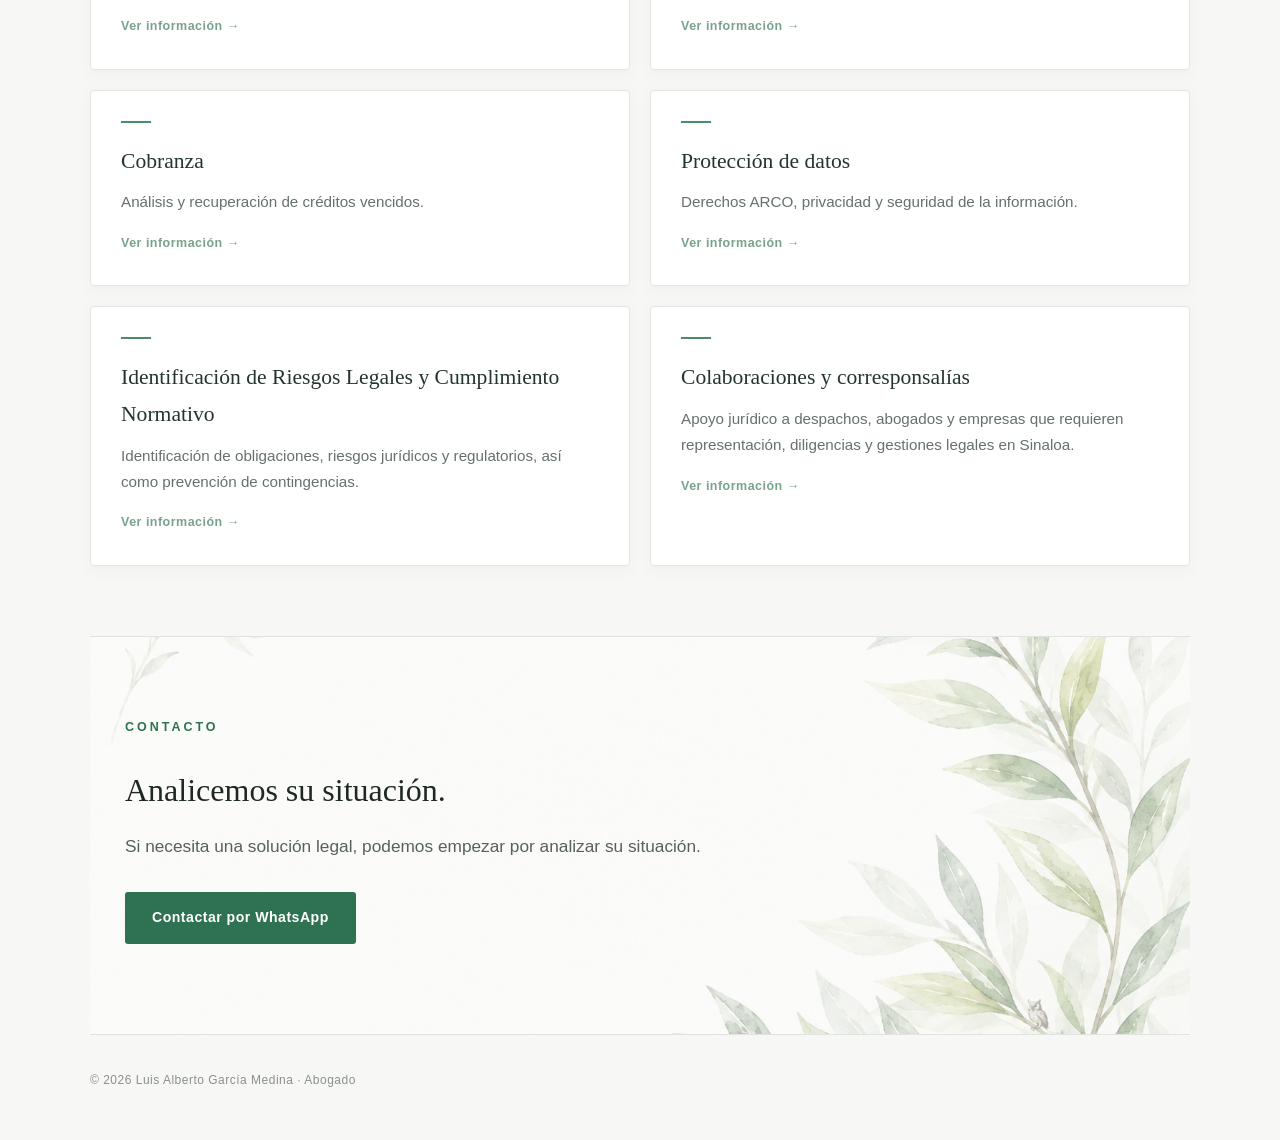
==== commit a8e16964: "Update index.html" ====
--- a/index.html
+++ b/index.html
@@ -174,34 +174,47 @@
     </div>
 
     
+
 <div class="video-institucional">
+
+    <button type="button" id="video-anterior"
+        class="video-flecha video-flecha-izquierda"
+        aria-label="Video anterior">
+        &#10094;
+    </button>
 
     <video
         id="video-inicio"
         autoplay
         muted
-        loop
         playsinline
         preload="metadata"
-        aria-label="Video institucional de servicios jurídicos">
+        aria-label="Videos informativos de servicios jurídicos">
 
         <source src="video-institucional.mp4" type="video/mp4">
 
         Su navegador no admite la reproducción de video.
     </video>
 
+    <button type="button" id="video-siguiente"
+        class="video-flecha video-flecha-derecha"
+        aria-label="Video siguiente">
+        &#10095;
+    </button>
+
     <div class="video-controles">
 
-        <button
-            type="button"
-            id="video-pausar"
+        <button type="button" id="video-pausar"
             aria-label="Pausar video">
             ❚❚
         </button>
 
-        <button
-            type="button"
-            id="video-ampliar"
+        <button type="button" id="video-sonido"
+            aria-label="Activar sonido">
+            &#128263;
+        </button>
+
+        <button type="button" id="video-ampliar"
             aria-label="Ampliar video">
             ⛶
         </button>
--- a/style.css
+++ b/style.css
@@ -114,7 +114,7 @@
 /* VIDEO INSTITUCIONAL */
 
 .video-institucional {
-    width: 150px;
+    width: 210px;
     flex-shrink: 0;
     position: relative;
 }
@@ -406,7 +406,7 @@
 .header-inicio {
     flex-direction: column;
     align-items: flex-start;
-    gap: 35px;
+    gap: 20px;
 }
 
 .ultimas-noticias {
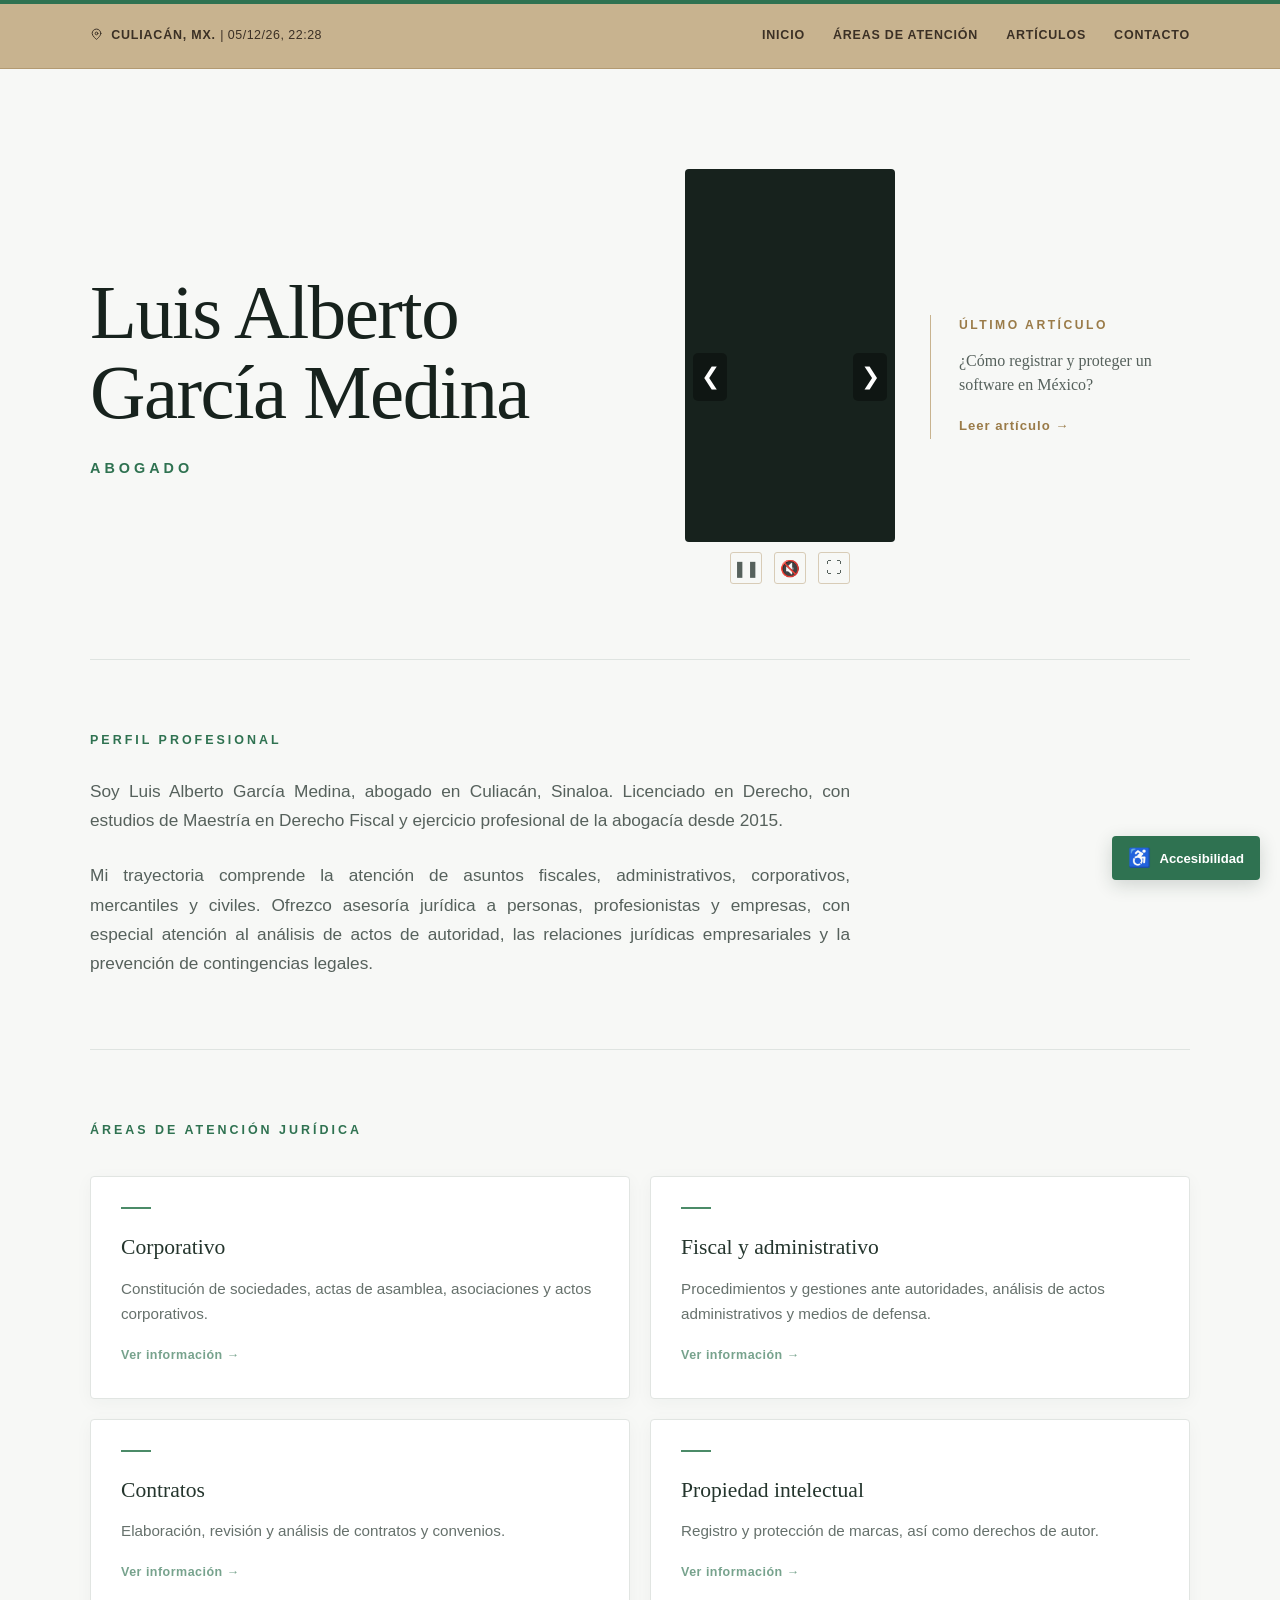
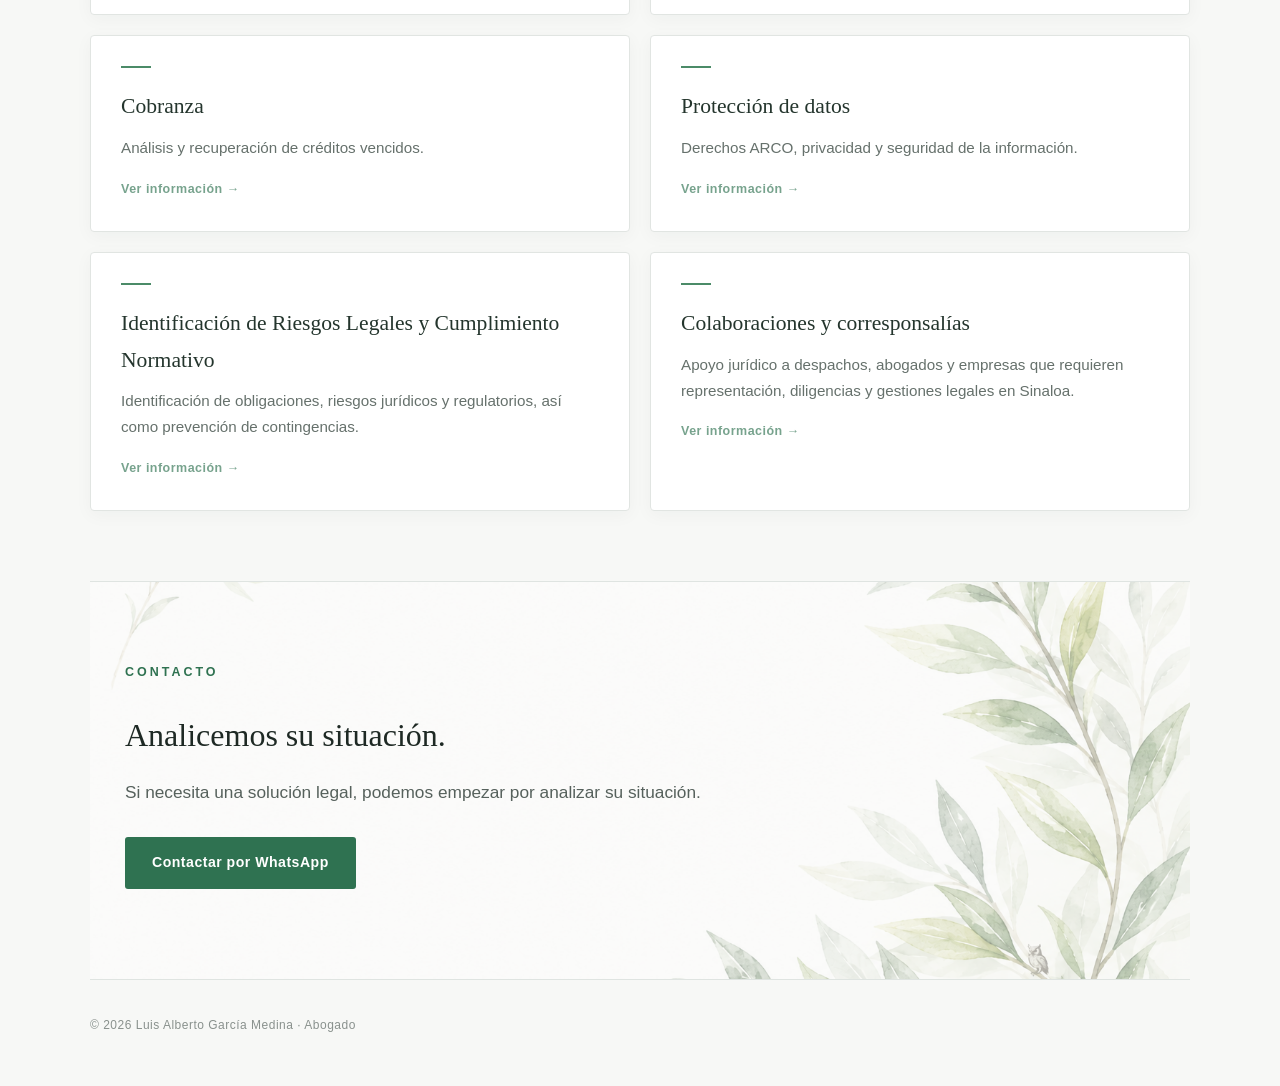
==== commit d970b3a8: "Update index.html" ====
--- a/index.html
+++ b/index.html
@@ -415,53 +415,6 @@
 
     
 <script>
-document.addEventListener("DOMContentLoaded", function () {
-
-    const video = document.getElementById("video-inicio");
-    const botonPausar = document.getElementById("video-pausar");
-    const botonAmpliar = document.getElementById("video-ampliar");
-
-    if (!video || !botonPausar || !botonAmpliar) {
-        return;
-    }
-
-    botonPausar.addEventListener("click", function () {
-
-        if (video.paused) {
-            video.play();
-        } else {
-            video.pause();
-        }
-
-    });
-
-    video.addEventListener("play", function () {
-        botonPausar.textContent = "❚❚";
-        botonPausar.setAttribute("aria-label", "Pausar video");
-    });
-
-    video.addEventListener("pause", function () {
-        botonPausar.textContent = "▶";
-        botonPausar.setAttribute("aria-label", "Reproducir video");
-    });
-
-    botonAmpliar.addEventListener("click", function () {
-
-        if (document.fullscreenElement) {
-            document.exitFullscreen();
-        } else if (video.requestFullscreen) {
-            video.requestFullscreen();
-        } else if (video.webkitEnterFullscreen) {
-            video.webkitEnterFullscreen();
-        }
-
-    });
-
-});
-</script>
-
-    
-<script>
 function actualizarFechaHora() {
     const ahora = new Date();
 
--- a/style.css
+++ b/style.css
@@ -1481,3 +1481,38 @@
 .texto-editorial section > p + p {
     margin-top: 1.5em;
 }
+
+
+/* Flechas del carrusel de videos */
+
+.video-institucional {
+    position: relative;
+}
+
+.video-flecha {
+    position: absolute;
+    top: 50%;
+    transform: translateY(-50%);
+    z-index: 5;
+    background: rgba(0, 0, 0, 0.35);
+    color: white;
+    border: none;
+    border-radius: 5px;
+    width: 34px;
+    height: 48px;
+    cursor: pointer;
+    font-size: 23px;
+    transition: background 0.2s ease;
+}
+
+.video-flecha:hover {
+    background: rgba(0, 0, 0, 0.7);
+}
+
+.video-flecha-izquierda {
+    left: 8px;
+}
+
+.video-flecha-derecha {
+    right: 8px;
+}
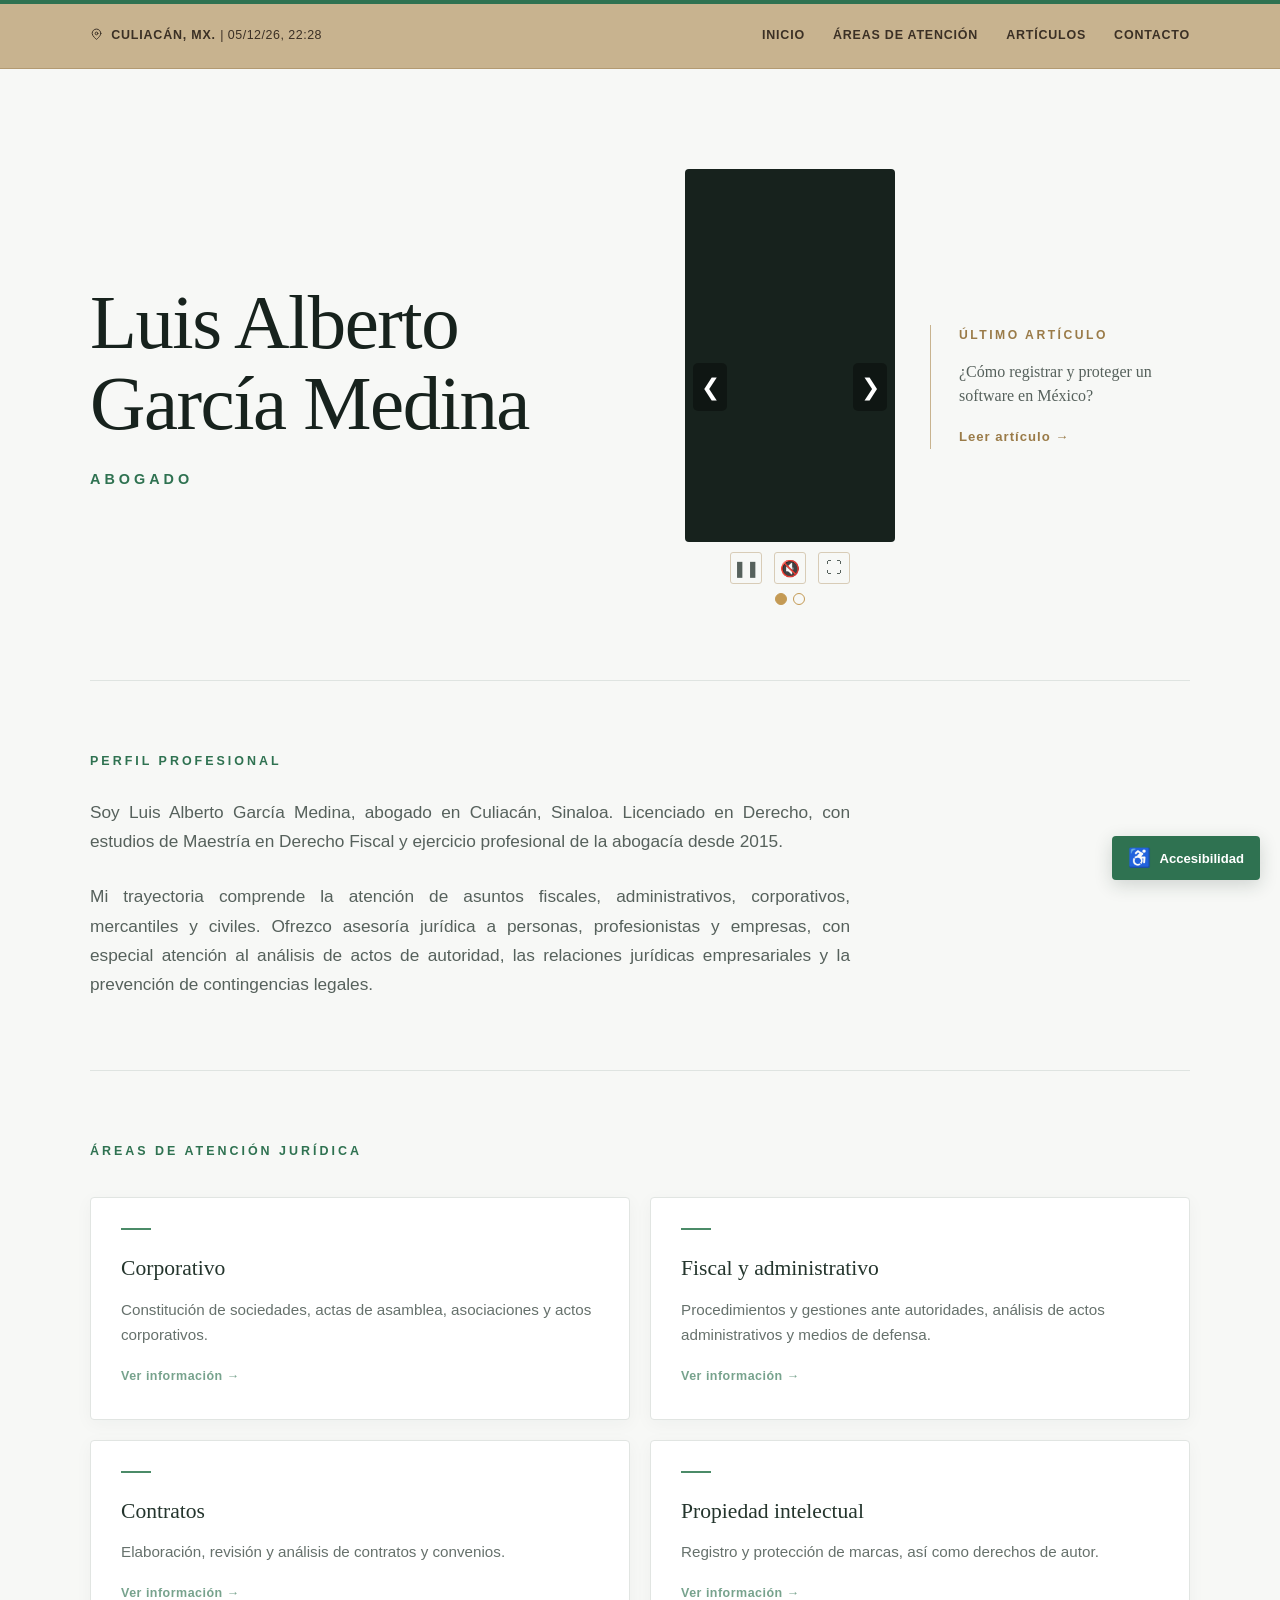
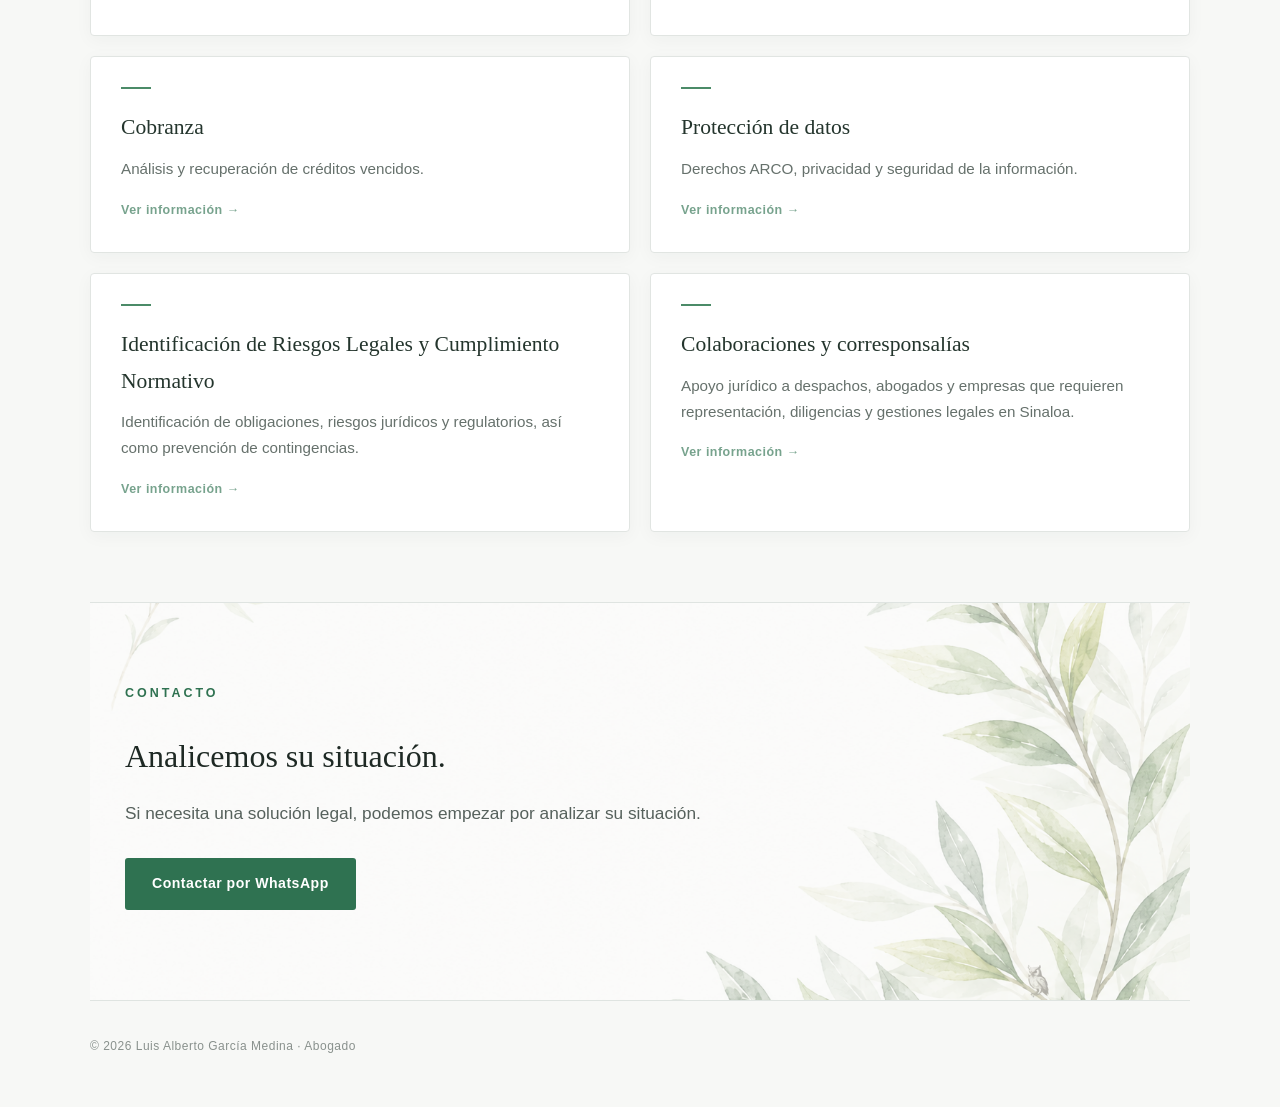
==== commit 8590b021: "Update index.html" ====
--- a/index.html
+++ b/index.html
@@ -202,27 +202,24 @@
         &#10095;
     </button>
 
-    <div class="video-controles">
-
+      <div class="video-controles">
         <button type="button" id="video-pausar"
-            aria-label="Pausar video">
-            ❚❚
-        </button>
+            aria-label="Pausar video">❚❚</button>
 
         <button type="button" id="video-sonido"
-            aria-label="Activar sonido">
-            &#128263;
-        </button>
+            aria-label="Activar sonido">&#128263;</button>
 
         <button type="button" id="video-ampliar"
-            aria-label="Ampliar video">
-            ⛶
-        </button>
-
+            aria-label="Ampliar video">⛶</button>
+    </div>
+
+    <div class="video-indicadores"
+         id="video-indicadores"
+         role="group"
+         aria-label="Seleccionar video">
     </div>
 
 </div>
-
    
 <div class="ultimas-noticias">
     <span class="noticias-etiqueta">Último artículo</span>
--- a/style.css
+++ b/style.css
@@ -1516,3 +1516,46 @@
 .video-flecha-derecha {
     right: 8px;
 }
+
+
+/* =========================================
+   INDICADORES DEL CARRUSEL DE VIDEOS
+   ========================================= */
+
+.video-indicadores {
+    display: flex;
+    justify-content: center;
+    align-items: center;
+    gap: 6px;
+    margin-top: 9px;
+}
+
+.video-indicadores button {
+    width: 12px;
+    height: 12px;
+    min-width: 12px;
+    padding: 0;
+    border: 1px solid #c49a54;
+    border-radius: 50%;
+    background: transparent;
+    cursor: pointer;
+    box-sizing: border-box;
+    transition: background-color 0.2s ease;
+}
+
+.video-indicadores button.activo {
+    background: #c49a54;
+}
+
+.video-indicadores button:hover {
+    background: rgba(196, 154, 84, 0.45);
+}
+
+.video-indicadores button.activo:hover {
+    background: #c49a54;
+}
+
+.video-indicadores button:focus-visible {
+    outline: 2px solid #c49a54;
+    outline-offset: 3px;
+}
